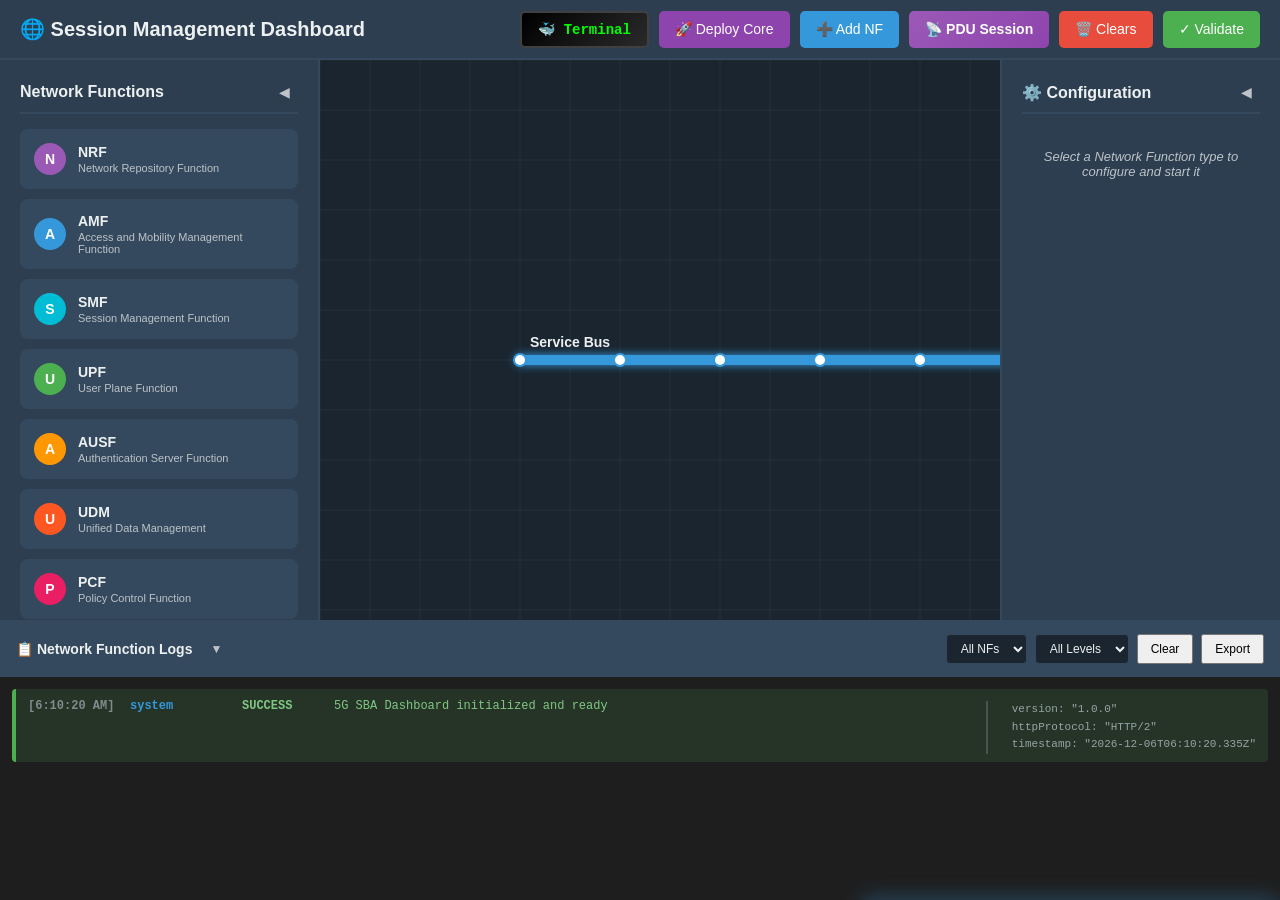
==== experiment/simulation/index.html @ 62ebbebd "session management exp. 7" ====
<!DOCTYPE html>
<html lang="en">

<head>
    <meta charset="UTF-8">
    <meta name="viewport" content="width=device-width, initial-scale=1.0">
    <title>5G SBA Network Dashboard</title>
    <link rel="stylesheet" href="css/main.css">
</head>

<body>
    <!-- Main Container -->
    <div class="dashboard-container">

        <!-- Top Toolbar -->
        <div class="toolbar">
            <div class="toolbar-left">
                <h1>🌐 Session Management Dashboard</h1>
            </div>
            <div class="toolbar-right">
                <!-- Main action buttons -->

                <button id="btn-docker-terminal" class="btn btn-terminal" title="Open Docker Main Terminal (NF control)">🐳 Terminal</button>
                <button id="btn-deploy-core" class="btn btn-secondary"
                    style="background-color: #8e44ad; color: white;">🚀 Deploy Core</button>
                <button id="btn-add-nf" class="btn btn-primary">➕ Add NF</button>
                <button id="btn-pdu-session" class="btn btn-pdu">📡 PDU Session</button>
                <button id="btn-clear" class="btn btn-danger">🗑️ Clears</button>
                <button id="btn-validate" class="btn btn-info">✓ Validate</button>
              
            </div>
        </div>


        <!-- Main Content Area -->
        <div class="main-content">

            <!-- Left Sidebar - NF Palette (hidden when PDU mode) -->
            <div id="nf-sidebar" class="sidebar-left">
                <div class="nf-panel-header">
                    <h3>Network Functions</h3>
                    <button id="btn-toggle-nf" class="btn-toggle-nf" title="Hide/Show Network Functions">
                        <span id="nf-toggle-icon">◀</span>
                    </button>
                </div>
                <div class="nf-palette">
                    <!-- NF types will be dynamically added here -->
                </div>


                <div class="connection-controls">
                    <h3>Create Connection</h3>
                    <button id="btn-select-source" class="btn btn-block">Select Source</button>
                    <button id="btn-select-destination" class="btn btn-block" disabled>Select Destination</button>
                    <button id="btn-cancel-connection" class="btn btn-block btn-cancel"
                        style="display:none;">Cancel</button>
                </div>
            </div>

            <!-- PDU Session Mode: Left Messages Panel (hidden by default, appears when PDU mode) -->
            <div id="pdu-messages-panel" class="sidebar-left pdu-sidebar hidden">
                <div class="pdu-panel-header">
                    <h3>📨 PDU Session Messages</h3>
                    <button id="btn-close-pdu-messages" class="btn-close-pdu" title="Close PDU Mode">×</button>
                </div>
                <div id="pdu-messages-content" class="pdu-messages-content">
                    <!-- Messages will be dynamically added here -->
                    <p class="pdu-hint">Click step buttons on the right to see message flows</p>
                </div>
            </div>

            <!-- Center Canvas Area -->
            <div class="canvas-container">
                <canvas id="main-canvas"></canvas>

                <!-- Canvas overlay messages -->
                <div id="canvas-message" class="canvas-message"></div>
            </div>

            <!-- Right Sidebar - Configuration Panel (hidden when PDU mode) -->
            <div id="config-sidebar" class="sidebar-right">
                <div id="config-panel" class="config-panel">
                    <div class="config-panel-header">
                        <h3>⚙️ Configuration</h3>
                        <button id="btn-toggle-config" class="btn-toggle-config"
                            title="Hide/Show Configuration Panel (Ctrl+K)">
                            <span id="config-toggle-icon">◀</span>
                        </button>
                    </div>
                    <!-- Configuration form will be dynamically inserted here -->
                    <div id="config-form">
                        <p class="hint">Select a Network Function type to configure and start it</p>
                    </div>
                </div>
            </div>

            <!-- PDU Session Mode: Right Process Panel (hidden by default, appears when PDU mode) -->
            <div id="pdu-process-panel" class="sidebar-right pdu-sidebar hidden">
                <div class="pdu-panel-header">
                    <h3>📡 PDU Session Establishment</h3>
                    <button id="btn-close-pdu-process" class="btn-close-pdu" title="Close PDU Mode">×</button>
                </div>
                <div id="pdu-steps-container" class="pdu-steps-container">
                    <div class="pdu-step" data-step="1">
                        <button class="btn-pdu-step" id="btn-step-1">
                            <span class="step-check">○</span>
                            <span class="step-label">Step 1:</span>
                            <span class="step-flow">UE → AMF</span>
                        </button>
                        <p class="step-desc">N1 PDU Session Establishment Request</p>
                    </div>
                    <div class="pdu-step" data-step="2">
                        <button class="btn-pdu-step" id="btn-step-2" disabled>
                            <span class="step-check">○</span>
                            <span class="step-label">Step 2:</span>
                            <span class="step-flow">AMF → SMF</span>
                        </button>
                        <p class="step-desc">Nsmf_PDUSession_Create (HTTP/2 POST)</p>
                    </div>
                    <div class="pdu-step" data-step="3">
                        <button class="btn-pdu-step" id="btn-step-3" disabled>
                            <span class="step-check">○</span>
                            <span class="step-label">Step 3:</span>
                            <span class="step-flow">SMF → UPF</span>
                        </button>
                        <p class="step-desc">N4 Session Establishment (PFCP)</p>
                    </div>
                    <div class="pdu-step" data-step="4">
                        <button class="btn-pdu-step" id="btn-step-4" disabled>
                            <span class="step-check">○</span>
                            <span class="step-label">Step 4:</span>
                            <span class="step-flow">UPF → SMF</span>
                        </button>
                        <p class="step-desc">N4 Response (UE IP Allocated)</p>
                    </div>
                    <div class="pdu-step" data-step="5">
                        <button class="btn-pdu-step" id="btn-step-5" disabled>
                            <span class="step-check">○</span>
                            <span class="step-label">Step 5:</span>
                            <span class="step-flow">SMF → AMF</span>
                        </button>
                        <p class="step-desc">PDU Session Accept</p>
                    </div>
                    <div class="pdu-step" data-step="6">
                        <button class="btn-pdu-step" id="btn-step-6" disabled>
                            <span class="step-check">○</span>
                            <span class="step-label">Step 6:</span>
                            <span class="step-flow">AMF → SMF</span>
                        </button>
                        <p class="step-desc">Nsmf_PDUSession_Update (Status OK)</p>
                    </div>
                    <div class="pdu-step" data-step="7">
                        <button class="btn-pdu-step" id="btn-step-7" disabled>
                            <span class="step-check">○</span>
                            <span class="step-label">Step 7:</span>
                            <span class="step-flow">AMF → UE</span>
                        </button>
                        <p class="step-desc">N1 PDU Establishment Accept</p>
                    </div>

                    <div class="pdu-actions">
                        <button id="btn-reset-pdu-steps" class="btn btn-secondary btn-block">🔄 Reset Steps</button>
                    </div>
                </div>
            </div>

        </div>

        <!-- Bottom Log Panel -->
        <div class="log-panel" id="log-panel">
            <div class="log-panel-header">
                <div class="log-header-left">
                    <h3>📋 Network Function Logs</h3>
                    <button id="btn-toggle-logs" class="btn-toggle-logs" title="Hide/Show Logs (Ctrl+L)">
                        <span id="toggle-icon">▼</span>
                    </button>
                </div>
                <div class="log-controls">
                    <select id="log-filter-nf">
                        <option value="all">All NFs</option>
                    </select>
                    <select id="log-filter-level">
                        <option value="all">All Levels</option>
                        <option value="ERROR">Errors</option>
                        <option value="WARNING">Warnings</option>
                        <option value="INFO">Info</option>
                        <option value="SUCCESS">Success</option>
                    </select>
                    <button id="btn-clear-logs" class="btn-small">Clear</button>
                    <button id="btn-export-logs" class="btn-small">Export</button>
                </div>
            </div>
            <div id="log-content" class="log-content">
                <!-- Logs will be dynamically added here -->
            </div>
        </div>

    </div>

    <!-- Modal for Adding NF -->
    <div id="add-nf-modal" class="modal" style="display:none;">
        <div class="modal-content">
            <h2>Select Network Function Type</h2>
            <div id="nf-grid" class="nf-grid">
                <!-- NF selection buttons will be added here -->
            </div>
            <button id="modal-cancel" class="btn btn-secondary">Cancel</button>
        </div>
    </div>

    <!-- Help Modal -->
    <div id="help-modal" class="modal" style="display:none;">
        <div class="modal-content help-modal-content">
            <h2>📚 5G Service-Based Architecture Guide</h2>
            <div class="help-content">
                <div class="help-section">
                    <h3>🏗️ Reference Architecture</h3>
                    <div class="architecture-diagram">
                        <img id="sba-diagram" src="images/sba/sba.jpg" alt="5G Service-Based Architecture"
                            style="width: 100%; max-width: 800px; height: auto; background: #1a252f; border-radius: 8px;">
                    </div>
                </div>

                <div class="help-section">
                    <h3>🚀 Quick Start Guide</h3>
                    <ol class="help-steps">
                        <li><strong>Create Service Buses:</strong> Click "📊 Add Bus Line" to create Control Plane and
                            User Plane buses</li>
                        <li><strong>Add Network Functions:</strong> Click "➕ Add NF" to add AMF, SMF, UPF, etc.</li>
                        <li><strong>Connect Components:</strong> Use "Select Source" → "Select Destination" to connect
                            NFs to buses</li>
                        <li><strong>Validate Topology:</strong> Click "✓ Validate" to check your 5G network design</li>
                    </ol>
                </div>

                <div class="help-section">
                    <h3>🔗 Connection Types</h3>
                    <ul class="help-list">
                        <li><span class="connection-type nf-bus">NF → Bus:</span> Connect Network Functions to Service
                            Buses</li>
                        <li><span class="connection-type bus-nf">Bus → NF:</span> Connect Service Buses to Network
                            Functions</li>
                        <li><span class="connection-type bus-bus">Bus → Bus:</span> Create bridges between different
                            service buses</li>
                        <li><span class="connection-type nf-nf">NF → NF:</span> Direct point-to-point connections</li>
                    </ul>
                </div>
            </div>
            <button id="help-close" class="btn btn-primary btn-block">Close</button>
        </div>
    </div>

    <!-- Load all JavaScript files in correct order -->
    <script src="js/data-store.js"></script>
    <script src="js/nf-manager.js"></script>
    <script src="js/connection-manager.js"></script>
    <script src="js/bus-manager.js"></script>
    <script src="js/ping-manager.js"></script>
    <script src="js/log-engine.js"></script>
    <script src="js/canvas-renderer.js"></script>
    <script src="js/session-manager.js"></script>
    <script src="js/packet-animator.js"></script>
    <script src="js/message-inspector.js"></script>
    <script src="js/docker.js"></script>
    <script src="js/ui-controller.js"></script>
    <script src="js/app.js"></script>
</body>

</html>
---- experiment/simulation/css/main.css ----
/* ============================================
   5G SBA Dashboard Styles
   ============================================ */

/* CSS Variables for theming */
:root {
    --bg-primary: #1a252f;
    --bg-secondary: #2c3e50;
    --bg-tertiary: #34495e;
    --text-primary: #ecf0f1;
    --text-secondary: #bdc3c7;
    --border-color: #34495e;
    --accent-blue: #3498db;
    --accent-green: #4caf50;
    --accent-red: #e74c3c;
    --accent-orange: #ff9800;
    --accent-purple: #9b59b6;
}

/* Global Reset */
* {
    margin: 0;
    padding: 0;
    box-sizing: border-box;
}

body {
    font-family: 'Segoe UI', Tahoma, Geneva, Verdana, sans-serif;
    background: var(--bg-primary);
    color: var(--text-primary);
    overflow: hidden;
}

/* ============================================
   Dashboard Container
   ============================================ */
.dashboard-container {
    display: flex;
    flex-direction: column;
    height: 100vh;
    width: 100vw;
}

/* ============================================
   Toolbar (Top Bar)
   ============================================ */
.toolbar {
    background: var(--bg-secondary);
    border-bottom: 2px solid var(--border-color);
    padding: 12px 20px;
    display: flex;
    justify-content: space-between;
    align-items: center;
    height: 60px;
}

.toolbar-left h1 {
    font-size: 20px;
    font-weight: 600;
    color: var(--text-primary);
}

.toolbar-right {
    display: flex;
    gap: 10px;
}

/* ============================================
   Buttons
   ============================================ */
.btn {
    padding: 8px 16px;
    border: none;
    border-radius: 5px;
    font-size: 14px;
    font-weight: 500;
    cursor: pointer;
    transition: all 0.3s ease;
    outline: none;
}

.btn:hover {
    transform: translateY(-2px);
    box-shadow: 0 4px 8px rgba(0, 0, 0, 0.3);
}

.btn:active {
    transform: translateY(0);
}

.btn-primary {
    background: var(--accent-blue);
    color: white;
}

.btn-secondary {
    background: var(--bg-tertiary);
    color: var(--text-primary);
}

.btn-danger {
    background: var(--accent-red);
    color: white;
}

.btn-info {
    background: var(--accent-green);
    color: white;
}

.btn-block {
    width: 100%;
    margin-bottom: 8px;
}

.btn-small {
    padding: 6px 12px;
    font-size: 12px;
}

.btn-cancel {
    background: var(--accent-orange);
    color: white;
}

button:disabled {
    opacity: 0.5;
    cursor: not-allowed;
}

/* ============================================
   Main Content Area
   ============================================ */
.main-content {
    display: flex;
    flex: 1;
    overflow: hidden;
}

/* ============================================
   Left Sidebar (NF Palette)
   ============================================ */
.sidebar-left {
    width: 320px;
    background: var(--bg-secondary);
    border-right: 2px solid var(--border-color);
    padding: 20px;
    overflow-y: auto;
    transition: width 0.3s ease, padding 0.3s ease;
}

.sidebar-left.collapsed {
    width: 50px;
    padding: 20px 8px;
}

.sidebar-left.collapsed .nf-panel-header h3 {
    display: none;
}

.sidebar-left.collapsed .nf-palette,
.sidebar-left.collapsed .connection-controls {
    display: none;
}

.nf-panel-header {
    display: flex;
    justify-content: space-between;
    align-items: center;
    margin-bottom: 15px;
    padding-bottom: 8px;
    border-bottom: 2px solid var(--border-color);
}

.nf-panel-header h3 {
    font-size: 16px;
    margin: 0;
    color: var(--text-primary);
    border-bottom: none;
    padding-bottom: 0;
}

.btn-toggle-nf {
    background: none;
    border: none;
    color: var(--text-secondary);
    cursor: pointer;
    padding: 4px 8px;
    border-radius: 4px;
    font-size: 14px;
    transition: all 0.2s ease;
    min-width: 24px;
    text-align: center;
}

.btn-toggle-nf:hover {
    background: var(--bg-primary);
    color: var(--text-primary);
}

.sidebar-left.collapsed .btn-toggle-nf {
    transform: rotate(180deg);
}

/* .sidebar-left h3 removed, replaced by .nf-panel-header h3 */

.nf-palette {
    display: flex;
    flex-direction: column;
    gap: 10px;
    margin-bottom: 30px;
}

.nf-palette-item {
    padding: 12px;
    background: var(--bg-tertiary);
    border-radius: 8px;
    border: 2px solid transparent;
    cursor: pointer;
    transition: all 0.3s ease;
    display: flex;
    align-items: center;
    gap: 12px;
}

.nf-palette-item:hover {
    border-color: var(--accent-blue);
    transform: translateX(5px);
}

.nf-icon-small {
    width: 32px;
    height: 32px;
    border-radius: 50%;
    display: flex;
    align-items: center;
    justify-content: center;
    font-weight: bold;
    font-size: 14px;
    color: white;
}

.nf-palette-item .nf-label {
    flex: 1;
}

.nf-palette-item .nf-name {
    font-weight: 600;
    font-size: 14px;
}

.nf-palette-item .nf-desc {
    font-size: 11px;
    color: var(--text-secondary);
    margin-top: 2px;
}

/* Connection Controls */
.connection-controls {
    margin-top: 20px;
}

/* ============================================
   Canvas Container (Center)
   ============================================ */
.canvas-container {
    flex: 1;
    background: var(--bg-primary);
    position: relative;
    overflow: hidden;
    display: flex;
    flex-direction: column;
}

#main-canvas {
    width: 100%;
    height: 100%;
    display: block;
    cursor: default;
    flex: 1;
}

.canvas-message {
    position: absolute;
    top: 20px;
    left: 50%;
    transform: translateX(-50%);
    background: rgba(52, 152, 219, 0.9);
    color: white;
    padding: 12px 24px;
    border-radius: 8px;
    font-size: 14px;
    font-weight: 500;
    display: none;
    z-index: 10;
    animation: fadeIn 0.3s ease;
}

.canvas-message.show {
    display: block;
}

@keyframes fadeIn {
    from {
        opacity: 0;
        transform: translateX(-50%) translateY(-10px);
    }

    to {
        opacity: 1;
        transform: translateX(-50%) translateY(0);
    }
}

/* ============================================
   Right Sidebar (Configuration Panel)
   ============================================ */
.sidebar-right {
    width: 280px;
    background: var(--bg-secondary);
    border-left: 2px solid var(--border-color);
    padding: 20px;
    overflow-y: auto;
}

/* Config panel h3 styles moved to .config-panel-header h3 */

.hint {
    color: var(--text-secondary);
    font-size: 13px;
    font-style: italic;
    text-align: center;
    padding: 20px;
}

#config-form {
    display: flex;
    flex-direction: column;
    gap: 15px;
}

.form-group {
    display: flex;
    flex-direction: column;
    gap: 6px;
}

.form-group label {
    font-size: 13px;
    font-weight: 500;
    color: var(--text-secondary);
}

.form-group input,
.form-group select {
    padding: 10px;
    background: var(--bg-tertiary);
    border: 1px solid var(--border-color);
    border-radius: 5px;
    color: var(--text-primary);
    font-size: 14px;
}

.form-group input:focus,
.form-group select:focus {
    outline: none;
    border-color: var(--accent-blue);
}

/* Configuration Panel Header and Toggle */
.config-panel-header {
    display: flex;
    justify-content: space-between;
    align-items: center;
    margin-bottom: 15px;
    padding-bottom: 8px;
    border-bottom: 2px solid var(--border-color);
}

.config-panel-header h3 {
    font-size: 16px;
    margin: 0;
    color: var(--text-primary);
}

.btn-toggle-config {
    background: none;
    border: none;
    color: var(--text-secondary);
    cursor: pointer;
    padding: 4px 8px;
    border-radius: 4px;
    font-size: 14px;
    transition: all 0.2s ease;
    min-width: 24px;
    text-align: center;
}

.btn-toggle-config:hover {
    background: var(--bg-primary);
    color: var(--text-primary);
}

/* Configuration Panel Collapsed State */
.sidebar-right.collapsed {
    width: 40px;
    padding: 20px 8px;
    transition: width 0.3s ease, padding 0.3s ease;
}

.sidebar-right.collapsed .config-panel-header h3 {
    display: none;
}

.sidebar-right.collapsed #config-form {
    display: none;
}

.sidebar-right.collapsed .btn-toggle-config {
    transform: rotate(180deg);
}

/* ============================================
   Log Panel (Bottom)
   ============================================ */
.log-panel {
    height: 280px;
    background: var(--bg-secondary);
    border-top: 2px solid var(--border-color);
    display: flex;
    flex-direction: column;
    transition: height 0.3s ease;
}

.log-panel.collapsed {
    height: 45px;
}

.log-panel-header {
    padding: 12px 16px;
    background: var(--bg-tertiary);
    border-bottom: 1px solid var(--border-color);
    display: flex;
    justify-content: space-between;
    align-items: center;
    min-height: 45px;
}

.log-header-left {
    display: flex;
    align-items: center;
    gap: 10px;
}

.log-panel-header h3 {
    font-size: 14px;
    font-weight: 600;
    margin: 0;
}

.btn-toggle-logs {
    background: none;
    border: none;
    color: var(--text-secondary);
    cursor: pointer;
    padding: 4px 8px;
    border-radius: 4px;
    font-size: 12px;
    transition: all 0.2s ease;
}

.btn-toggle-logs:hover {
    background: var(--bg-primary);
    color: var(--text-primary);
}

.log-content {
    flex: 1;
    overflow-y: auto;
    transition: opacity 0.3s ease;
}

.log-panel.collapsed .log-content {
    opacity: 0;
    pointer-events: none;
}

.log-panel.collapsed .log-controls {
    opacity: 0.5;
    pointer-events: none;
}

.log-controls {
    display: flex;
    gap: 8px;
    align-items: center;
}

.log-controls select {
    padding: 6px 10px;
    background: var(--bg-primary);
    border: 1px solid var(--border-color);
    border-radius: 4px;
    color: var(--text-primary);
    font-size: 12px;
}

.log-content {
    flex: 1;
    padding: 12px;
    overflow-y: auto;
    font-family: 'Courier New', 'Consolas', monospace;
    font-size: 12px;
    line-height: 1.6;
    background: #1e1e1e;
}

/* Log Entry Styles */
.log-entry {
    padding: 8px 12px;
    margin-bottom: 6px;
    border-left: 4px solid;
    border-radius: 4px;
    display: flex;
    gap: 12px;
    animation: slideIn 0.3s ease;
    font-family: 'Courier New', monospace;
}

@keyframes slideIn {
    from {
        opacity: 0;
        transform: translateX(-20px);
    }

    to {
        opacity: 1;
        transform: translateX(0);
    }
}

.log-entry.ERROR {
    background: rgba(231, 76, 60, 0.15);
    border-left-color: #e74c3c;
    color: #ff6b6b;
}

.log-entry.WARNING {
    background: rgba(255, 152, 0, 0.15);
    border-left-color: #ff9800;
    color: #ffa726;
}

.log-entry.INFO {
    background: rgba(52, 152, 219, 0.15);
    border-left-color: #3498db;
    color: #74b9ff;
}

.log-entry.SUCCESS {
    background: rgba(76, 175, 80, 0.15);
    border-left-color: #4caf50;
    color: #81c784;
}

.log-entry.DEBUG {
    background: rgba(149, 165, 166, 0.1);
    border-left-color: #95a5a6;
    color: #bdc3c7;
}

.log-timestamp {
    color: #7f8c8d;
    min-width: 90px;
    font-weight: 600;
}

.log-nf-name {
    color: #3498db;
    font-weight: bold;
    min-width: 100px;
}

.log-level {
    font-weight: bold;
    min-width: 80px;
}

.log-message {
    flex: 1;
    color: inherit;
}

.log-details {
    font-size: 11px;
    color: #95a5a6;
    margin-top: 4px;
    padding-left: 24px;
    border-left: 2px solid rgba(149, 165, 166, 0.3);
}

/* Scrollbar Styling */
.log-content::-webkit-scrollbar,
.sidebar-left::-webkit-scrollbar,
.sidebar-right::-webkit-scrollbar {
    width: 8px;
}

.log-content::-webkit-scrollbar-track,
.sidebar-left::-webkit-scrollbar-track,
.sidebar-right::-webkit-scrollbar-track {
    background: var(--bg-primary);
}

.log-content::-webkit-scrollbar-thumb,
.sidebar-left::-webkit-scrollbar-thumb,
.sidebar-right::-webkit-scrollbar-thumb {
    background: var(--bg-tertiary);
    border-radius: 4px;
}

.log-content::-webkit-scrollbar-thumb:hover,
.sidebar-left::-webkit-scrollbar-thumb:hover,
.sidebar-right::-webkit-scrollbar-thumb:hover {
    background: #4a5f7f;
}

/* ============================================
   Modal Styles
   ============================================ */
.modal {
    position: fixed;
    top: 0;
    left: 0;
    width: 100vw;
    height: 100vh;
    background: rgba(0, 0, 0, 0.7);
    display: flex;
    justify-content: center;
    align-items: center;
    z-index: 1000;
}

.modal-content {
    background: var(--bg-secondary);
    padding: 30px;
    border-radius: 12px;
    max-width: 600px;
    width: 90%;
    box-shadow: 0 8px 24px rgba(0, 0, 0, 0.5);
}

.modal-content h2 {
    font-size: 20px;
    margin-bottom: 20px;
    text-align: center;
}

.nf-grid {
    display: grid;
    grid-template-columns: repeat(3, 1fr);
    gap: 15px;
    margin-bottom: 20px;
}

.nf-select-btn {
    padding: 20px;
    background: var(--bg-tertiary);
    border: 2px solid transparent;
    border-radius: 10px;
    cursor: pointer;
    transition: all 0.3s ease;
    display: flex;
    flex-direction: column;
    align-items: center;
    gap: 10px;
    color: var(--text-primary);
}

.nf-select-btn:hover {
    border-color: var(--accent-blue);
    transform: translateY(-5px);
    box-shadow: 0 5px 15px rgba(52, 152, 219, 0.3);
}

.nf-select-btn .nf-icon {
    width: 60px;
    height: 60px;
    border-radius: 50%;
    display: flex;
    align-items: center;
    justify-content: center;
    font-size: 24px;
    font-weight: bold;
    color: white;
}

.nf-select-btn .nf-label {
    font-size: 14px;
    font-weight: 600;
}

/* ============================================
   Responsive Design
   ============================================ */
@media (max-width: 1200px) {
    .sidebar-left {
        width: 200px;
    }

    .sidebar-right {
        width: 280px;
    }
}

@media (max-width: 768px) {
    .main-content {
        flex-direction: column;
    }

    .sidebar-left,
    .sidebar-right {
        width: 100%;
        height: 200px;
    }

    .log-panel {
        height: 150px;
    }
}

/* =======
=====================================
   HTTP Protocol Dropdown Special Styling
   ============================================ */
#config-http-protocol {
    background: var(--bg-tertiary);
    border: 2px solid #3498db;
    color: var(--text-primary);
    font-weight: 600;
    padding: 12px;
    font-size: 14px;
    border-radius: 5px;
    cursor: pointer;
    transition: all 0.3s ease;
}

#config-http-protocol:hover {
    border-color: #2980b9;
    background: #2c3e50;
}

#config-http-protocol:focus {
    outline: none;
    border-color: #3498db;
    box-shadow: 0 0 0 3px rgba(52, 152, 219, 0.2);
}

/* Highlight protocol field */
.form-group:has(#config-http-protocol) {
    background: rgba(52, 152, 219, 0.05);
    padding: 12px;
    border-radius: 8px;
    border: 1px solid rgba(52, 152, 219, 0.2);
}

.form-group:has(#config-http-protocol) label {
    color: #3498db;
    font-weight: 600;
}

/* ====
========================================
   Help Modal Styling
   ============================================ */
.help-modal-content {
    max-width: 900px;
    max-height: 80vh;
    overflow-y: auto;
}

.help-content {
    margin: 20px 0;
}

.help-section {
    margin-bottom: 25px;
    padding: 15px;
    background: var(--bg-tertiary);
    border-radius: 8px;
    border-left: 4px solid var(--accent-blue);
}

.help-section h3 {
    margin-bottom: 15px;
    color: var(--accent-blue);
    font-size: 16px;
}

.architecture-diagram {
    text-align: center;
    margin: 15px 0;
    padding: 15px;
    background: #1a252f;
    border-radius: 8px;
}

.help-steps {
    list-style: none;
    counter-reset: step-counter;
    padding-left: 0;
}

.help-steps li {
    counter-increment: step-counter;
    margin-bottom: 12px;
    padding-left: 40px;
    position: relative;
    line-height: 1.5;
}

.help-steps li::before {
    content: counter(step-counter);
    position: absolute;
    left: 0;
    top: 0;
    background: var(--accent-blue);
    color: white;
    width: 25px;
    height: 25px;
    border-radius: 50%;
    display: flex;
    align-items: center;
    justify-content: center;
    font-weight: bold;
    font-size: 12px;
}

.help-list {
    list-style: none;
    padding-left: 0;
}

.help-list li {
    margin-bottom: 10px;
    padding: 8px 12px;
    background: var(--bg-primary);
    border-radius: 5px;
    border-left: 3px solid var(--accent-green);
}

.connection-type {
    font-weight: bold;
    padding: 2px 6px;
    border-radius: 3px;
    margin-right: 8px;
}

.connection-type.nf-bus {
    background: rgba(46, 204, 113, 0.2);
    color: #2ecc71;
}

.connection-type.bus-nf {
    background: rgba(52, 152, 219, 0.2);
    color: #3498db;
}

.connection-type.bus-bus {
    background: rgba(255, 152, 0, 0.2);
    color: #ff9800;
}

.connection-type.nf-nf {
    background: rgba(155, 89, 182, 0.2);
    color: #9b59b6;
}

/* Help button styling */
#btn-help {
    background: var(--bg-tertiary);
    border: 1px solid var(--accent-blue);
    color: var(--accent-blue);
}

#btn-help:hover {
    background: var(--accent-blue);
    color: white;
}

/* ==
==========================================
   New Configuration Panel Styles
   ============================================ */

.config-hint {
    background: rgba(52, 152, 219, 0.1);
    border: 1px solid rgba(52, 152, 219, 0.3);
    border-radius: 6px;
    padding: 12px;
    margin-bottom: 15px;
    font-size: 13px;
    color: var(--accent-blue);
    text-align: center;
}

.btn-success {
    background: var(--accent-green);
    color: white;
    font-weight: 600;
}

.btn-success:hover {
    background: #45a049;
    transform: translateY(-2px);
    box-shadow: 0 4px 12px rgba(76, 175, 80, 0.3);
}

.form-group input[required] {
    border-left: 3px solid var(--accent-blue);
}

.form-group input[required]:invalid {
    border-left-color: var(--accent-red);
}

.form-group input[required]:valid {
    border-left-color: var(--accent-green);
}

/* Enhanced form styling for new NF configuration */
#config-form h4 {
    color: var(--text-primary);
    font-size: 18px;
    margin-bottom: 10px;
    text-align: center;
    border-bottom: 2px solid var(--accent-blue);
    padding-bottom: 8px;
}

/* Button animations */
.btn-success {
    position: relative;
    overflow: hidden;
}

.btn-success::before {
    content: '';
    position: absolute;
    top: 0;
    left: -100%;
    width: 100%;
    height: 100%;
    background: linear-gradient(90deg, transparent, rgba(255, 255, 255, 0.2), transparent);
    transition: left 0.5s;
}

.btn-success:hover::before {
    left: 100%;
}

/* =
===========================================
   Ping Troubleshooting Section Styles
   ============================================ */
.troubleshoot-section {
    margin-top: 25px;
    padding: 20px;
    background: rgba(52, 152, 219, 0.05);
    border: 2px solid rgba(52, 152, 219, 0.2);
    border-radius: 10px;
    position: relative;
}

.troubleshoot-section::before {
    content: '';
    position: absolute;
    top: -2px;
    left: -2px;
    right: -2px;
    bottom: -2px;
    background: linear-gradient(45deg, #3498db, #2ecc71, #f39c12, #e74c3c);
    border-radius: 10px;
    z-index: -1;
    opacity: 0.3;
    animation: troubleshootGlow 3s ease-in-out infinite alternate;
}

@keyframes troubleshootGlow {
    0% {
        opacity: 0.2;
    }

    100% {
        opacity: 0.4;
    }
}

.troubleshoot-section h4 {
    color: var(--accent-blue);
    font-size: 16px;
    margin-bottom: 10px;
    text-align: center;
    font-weight: 600;
    text-shadow: 0 0 10px rgba(52, 152, 219, 0.3);
}

.troubleshoot-section .config-hint {
    background: rgba(52, 152, 219, 0.15);
    border: 1px solid rgba(52, 152, 219, 0.4);
    color: #74b9ff;
    font-size: 12px;
    margin-bottom: 15px;
}

.troubleshoot-section .form-group {
    margin-bottom: 15px;
}

.troubleshoot-section .form-group input {
    background: var(--bg-primary);
    border: 2px solid rgba(52, 152, 219, 0.3);
    color: var(--text-primary);
    transition: all 0.3s ease;
}

.troubleshoot-section .form-group input:focus {
    border-color: var(--accent-blue);
    box-shadow: 0 0 0 3px rgba(52, 152, 219, 0.2);
    background: rgba(52, 152, 219, 0.05);
}

.troubleshoot-section .form-group input::placeholder {
    color: var(--text-secondary);
    opacity: 0.7;
}

/* Ping Button Styles */
.troubleshoot-section .btn {
    margin-bottom: 8px;
    font-weight: 600;
    position: relative;
    overflow: hidden;
    transition: all 0.3s ease;
}

.troubleshoot-section .btn:disabled {
    opacity: 0.6;
    cursor: not-allowed;
    transform: none;
}

.troubleshoot-section .btn:disabled:hover {
    transform: none;
    box-shadow: none;
}

/* Ping Target Button */
#btn-ping-target {
    background: linear-gradient(135deg, #3498db, #2980b9);
    color: white;
    border: none;
}

#btn-ping-target:hover:not(:disabled) {
    background: linear-gradient(135deg, #2980b9, #1f4e79);
    box-shadow: 0 4px 15px rgba(52, 152, 219, 0.4);
}

/* Network Ping Button */
#btn-ping-network {
    background: linear-gradient(135deg, #2ecc71, #27ae60);
    color: white;
    border: none;
}

#btn-ping-network:hover:not(:disabled) {
    background: linear-gradient(135deg, #27ae60, #1e8449);
    box-shadow: 0 4px 15px rgba(46, 204, 113, 0.4);
}

/* Ping History Button */
#btn-ping-history {
    background: linear-gradient(135deg, #f39c12, #e67e22);
    color: white;
    border: none;
}

#btn-ping-history:hover:not(:disabled) {
    background: linear-gradient(135deg, #e67e22, #d35400);
    box-shadow: 0 4px 15px rgba(243, 156, 18, 0.4);
}

/* Button Loading Animation */
.troubleshoot-section .btn:disabled::after {
    content: '';
    position: absolute;
    top: 50%;
    left: 50%;
    width: 16px;
    height: 16px;
    margin: -8px 0 0 -8px;
    border: 2px solid transparent;
    border-top: 2px solid rgba(255, 255, 255, 0.8);
    border-radius: 50%;
    animation: buttonSpin 1s linear infinite;
}

@keyframes buttonSpin {
    0% {
        transform: rotate(0deg);
    }

    100% {
        transform: rotate(360deg);
    }
}

/* Ping Input Field Enhancement */
#ping-target-ip {
    font-family: 'Courier New', monospace;
    font-size: 14px;
    letter-spacing: 0.5px;
}

#ping-target-ip:valid {
    border-color: var(--accent-green);
    background: rgba(46, 204, 113, 0.05);
}

#ping-target-ip:invalid:not(:placeholder-shown) {
    border-color: var(--accent-red);
    background: rgba(231, 76, 60, 0.05);
}

/* Responsive adjustments for troubleshooting section */
@media (max-width: 768px) {
    .troubleshoot-section {
        margin-top: 15px;
        padding: 15px;
    }

    .troubleshoot-section .btn {
        font-size: 13px;
        padding: 10px 12px;
    }
}

/* 
============================================
   Command Input Terminal Styles
   ============================================ */
.log-command-input {
    background: #1e1e1e;
    border-top: 2px solid var(--accent-blue);
    padding: 0;
    font-family: 'Courier New', monospace;
    animation: slideUp 0.3s ease;
}

@keyframes slideUp {
    from {
        opacity: 0;
        transform: translateY(20px);
    }

    to {
        opacity: 1;
        transform: translateY(0);
    }
}

.command-input-header {
    background: var(--bg-tertiary);
    padding: 8px 12px;
    display: flex;
    justify-content: space-between;
    align-items: center;
    border-bottom: 1px solid var(--border-color);
}

.command-input-header span {
    color: var(--accent-blue);
    font-weight: bold;
    font-size: 12px;
}

.btn-close-terminal {
    background: none;
    border: none;
    color: var(--text-secondary);
    cursor: pointer;
    font-size: 16px;
    padding: 2px 6px;
    border-radius: 3px;
    transition: all 0.2s ease;
}

.btn-close-terminal:hover {
    background: var(--accent-red);
    color: white;
}

.command-input-line {
    display: flex;
    align-items: center;
    padding: 10px 12px;
    background: #1e1e1e;
}

.command-prompt {
    color: var(--accent-green);
    font-weight: bold;
    margin-right: 8px;
    font-size: 14px;
}

#command-input {
    flex: 1;
    background: transparent;
    border: none;
    color: var(--text-primary);
    font-family: 'Courier New', monospace;
    font-size: 14px;
    padding: 6px 8px;
    outline: none;
}

#command-input::placeholder {
    color: var(--text-secondary);
    opacity: 0.6;
}

#command-input:focus {
    background: rgba(52, 152, 219, 0.05);
    border-radius: 3px;
}

.btn-execute {
    background: var(--accent-blue);
    border: none;
    color: white;
    padding: 6px 10px;
    border-radius: 4px;
    cursor: pointer;
    font-size: 12px;
    margin-left: 8px;
    transition: all 0.2s ease;
}

.btn-execute:hover {
    background: #2980b9;
    transform: scale(1.05);
}

.btn-execute:active {
    transform: scale(0.95);
}

/* Terminal command suggestions */
.command-suggestions {
    position: absolute;
    bottom: 100%;
    left: 0;
    right: 0;
    background: var(--bg-secondary);
    border: 1px solid var(--border-color);
    border-bottom: none;
    max-height: 120px;
    overflow-y: auto;
    z-index: 10;
}

.command-suggestion {
    padding: 8px 12px;
    cursor: pointer;
    font-family: 'Courier New', monospace;
    font-size: 12px;
    border-bottom: 1px solid var(--border-color);
    transition: background 0.2s ease;
}

.command-suggestion:hover {
    background: var(--accent-blue);
    color: white;
}

.command-suggestion:last-child {
    border-bottom: none;
}

/* Enhanced log panel when terminal is active */
.log-panel.terminal-active {
    border-top-color: var(--accent-blue);
    box-shadow: 0 -2px 10px rgba(52, 152, 219, 0.2);
}

.log-panel.terminal-active .log-panel-header {
    background: linear-gradient(135deg, var(--bg-tertiary), rgba(52, 152, 219, 0.1));
}

/* ==
==========================================
   Windows Terminal Styles
   ============================================ */
.windows-terminal-modal {
    position: fixed;
    top: 0;
    left: 0;
    width: 100vw;
    height: 100vh;
    background: rgba(0, 0, 0, 0.0);
    display: flex;
    justify-content: center;
    align-items: center;
    z-index: 2000;
    opacity: 0;
    transition: opacity 0.3s ease;
    pointer-events: none;
}

.windows-terminal-modal.show {
    opacity: 1;
}

.windows-terminal-window {
    width: 800px;
    height: 600px;
    background: #000000;
    border: 2px solid #404040;
    border-radius: 8px 8px 0 0;
    box-shadow: 0 8px 32px rgba(0, 0, 0, 0.8);
    display: flex;
    flex-direction: column;
    font-family: 'Consolas', 'Courier New', monospace;
    transform: scale(0.9);
    transition: transform 0.3s ease;
    pointer-events: auto;
}

.windows-terminal-modal.show .windows-terminal-window {
    transform: scale(1);
}

.windows-terminal-titlebar {
    background: linear-gradient(to bottom, #404040, #2a2a2a);
    height: 30px;
    display: flex;
    justify-content: space-between;
    align-items: center;
    padding: 0 10px;
    border-radius: 6px 6px 0 0;
    border-bottom: 1px solid #1a1a1a;
    cursor: move;
}

.terminal-title {
    color: #ffffff;
    font-size: 12px;
    font-weight: normal;
    display: flex;
    align-items: center;
    gap: 8px;
}

.terminal-icon {
    font-size: 10px;
}

.terminal-controls {
    display: flex;
    gap: 2px;
}

.terminal-btn {
    width: 18px;
    height: 18px;
    border: none;
    font-size: 12px;
    font-weight: bold;
    cursor: pointer;
    display: flex;
    align-items: center;
    justify-content: center;
    transition: background 0.2s ease;
}

.terminal-btn.minimize {
    background: #404040;
    color: #ffffff;
}

.terminal-btn.minimize:hover {
    background: #505050;
}

.terminal-btn.maximize {
    background: #404040;
    color: #ffffff;
}

.terminal-btn.maximize:hover {
    background: #505050;
}

.terminal-btn.close {
    background: #e74c3c;
    color: #ffffff;
}

.terminal-btn.close:hover {
    background: #c0392b;
}

.windows-terminal-content {
    flex: 1;
    background: #000000;
    color: #00ff00;
    padding: 10px;
    overflow-y: auto;
    font-size: 14px;
    line-height: 1.2;
    display: flex;
    flex-direction: column;
}

.terminal-header {
    color: #ffffff;
    margin-bottom: 10px;
    font-size: 13px;
}

.terminal-output {
    flex: 1;
    overflow-y: auto;
    margin-bottom: 10px;
}

.terminal-line {
    margin: 2px 0;
    white-space: pre-wrap;
    word-wrap: break-word;
}

.terminal-command {
    color: #ffffff;
    font-weight: bold;
}

.terminal-info {
    color: #ffffff;
}

.terminal-success {
    color: #00ff00;
}

.terminal-error {
    color: #ff6b6b;
}

.terminal-blank {
    height: 14px;
}

.terminal-input-line {
    display: flex;
    align-items: center;
    background: #000000;
    border-top: 1px solid #333333;
    padding-top: 5px;
}

.terminal-prompt {
    color: #ffffff;
    margin-right: 5px;
    font-weight: bold;
    white-space: nowrap;
}

.terminal-input {
    flex: 1;
    background: transparent;
    border: none;
    color: #ffffff;
    font-family: 'Consolas', 'Courier New', monospace;
    font-size: 14px;
    outline: none;
    caret-color: #ffffff;
}

.terminal-input::selection {
    background: #0078d4;
    color: #ffffff;
}

/* Terminal scrollbar */
.terminal-output::-webkit-scrollbar {
    width: 12px;
}

.terminal-output::-webkit-scrollbar-track {
    background: #1a1a1a;
}

.terminal-output::-webkit-scrollbar-thumb {
    background: #404040;
    border-radius: 6px;
}

.terminal-output::-webkit-scrollbar-thumb:hover {
    background: #505050;
}

/* Resizer handle */
.terminal-resizer {
    position: absolute;
    right: 6px;
    bottom: 6px;
    width: 14px;
    height: 14px;
    background: transparent;
    border-right: 2px solid #505050;
    border-bottom: 2px solid #505050;
    cursor: nwse-resize;
    opacity: 0.8;
}

/* Terminal button styling */
.btn-terminal {
    background: linear-gradient(135deg, #000000, #2a2a2a);
    color: #00ff00;
    border: 2px solid #404040;
    font-family: 'Consolas', 'Courier New', monospace;
    font-weight: bold;
    position: relative;
    overflow: hidden;
}

.btn-terminal:hover:not(:disabled) {
    background: linear-gradient(135deg, #1a1a1a, #404040);
    border-color: #00ff00;
    box-shadow: 0 4px 15px rgba(0, 255, 0, 0.3);
    color: #ffffff;
}

.btn-terminal::before {
    content: '';
    position: absolute;
    top: 0;
    left: -100%;
    width: 100%;
    height: 100%;
    background: linear-gradient(90deg, transparent, rgba(0, 255, 0, 0.2), transparent);
    transition: left 0.5s;
}

.btn-terminal:hover::before {
    left: 100%;
}

/* Responsive terminal */
@media (max-width: 900px) {
    .windows-terminal-window {
        width: 95vw;
        height: 80vh;
    }
}

@media (max-width: 600px) {
    .windows-terminal-window {
        width: 100vw;
        height: 100vh;
        border-radius: 0;
    }

    .windows-terminal-content {
        font-size: 12px;
    }

    .terminal-input {
        font-size: 12px;
    }
}

/* ============================================
   Auto-Assignment Indicators
   ============================================ */
.auto-assigned {
    color: #2ecc71;
    font-size: 10px;
    font-weight: normal;
    background: rgba(46, 204, 113, 0.1);
    padding: 2px 6px;
    border-radius: 3px;
    margin-left: 8px;
    animation: pulse 2s infinite;
}

@keyframes pulse {
    0% {
        opacity: 0.7;
    }

    50% {
        opacity: 1;
    }

    100% {
        opacity: 0.7;
    }
}

/* Enhanced form group styling for auto-assigned fields */
.form-group:has(.auto-assigned) {
    background: rgba(46, 204, 113, 0.03);
    border: 1px solid rgba(46, 204, 113, 0.2);
    border-radius: 6px;
    padding: 12px;
    margin-bottom: 15px;
}

.form-group:has(.auto-assigned) input {
    border-color: rgba(46, 204, 113, 0.4);
    background: rgba(46, 204, 113, 0.05);
}

.form-group:has(.auto-assigned) input:focus {
    border-color: #2ecc71;
    box-shadow: 0 0 0 3px rgba(46, 204, 113, 0.2);
}

/* ============================================
   Message Inspector Panel Styles
   ============================================ */
.message-inspector-panel {
    position: fixed;
    bottom: 0;
    right: 0;
    width: 420px;
    max-height: 60vh;
    background: var(--bg-secondary);
    border: 2px solid var(--accent-blue);
    border-radius: 12px 12px 0 0;
    box-shadow: 0 -4px 20px rgba(52, 152, 219, 0.3);
    z-index: 1500;
    transform: translateY(100%);
    transition: transform 0.3s ease;
    display: flex;
    flex-direction: column;
    font-family: 'Segoe UI', Tahoma, sans-serif;
}

.message-inspector-panel.visible {
    transform: translateY(0);
}

.inspector-header {
    display: flex;
    justify-content: space-between;
    align-items: center;
    padding: 12px 16px;
    background: linear-gradient(135deg, var(--bg-tertiary), rgba(52, 152, 219, 0.1));
    border-bottom: 1px solid var(--border-color);
    border-radius: 10px 10px 0 0;
}

.inspector-header h3 {
    margin: 0;
    font-size: 14px;
    color: var(--text-primary);
}

.inspector-controls {
    display: flex;
    gap: 6px;
}

.inspector-content {
    flex: 1;
    overflow-y: auto;
    padding: 16px;
    background: var(--bg-primary);
}

.inspector-placeholder {
    text-align: center;
    color: var(--text-secondary);
    padding: 40px 20px;
    font-style: italic;
}

.inspector-message {
    animation: fadeInUp 0.3s ease;
}

@keyframes fadeInUp {
    from {
        opacity: 0;
        transform: translateY(10px);
    }

    to {
        opacity: 1;
        transform: translateY(0);
    }
}

.message-header {
    padding: 12px;
    border-radius: 8px;
    margin-bottom: 12px;
    font-size: 14px;
}

.message-header.direction-request {
    background: rgba(52, 152, 219, 0.15);
    border: 1px solid rgba(52, 152, 219, 0.3);
}

.message-header.direction-response {
    background: rgba(243, 156, 18, 0.15);
    border: 1px solid rgba(243, 156, 18, 0.3);
}

.message-flow {
    display: flex;
    align-items: center;
    gap: 8px;
    justify-content: center;
}

.direction-arrow {
    font-size: 18px;
    color: var(--accent-blue);
}

.direction-response .direction-arrow {
    color: var(--accent-orange);
}

.message-meta {
    background: var(--bg-tertiary);
    border-radius: 6px;
    padding: 10px;
    margin-bottom: 12px;
}

.meta-row {
    display: flex;
    justify-content: space-between;
    padding: 4px 0;
    border-bottom: 1px solid rgba(255, 255, 255, 0.05);
}

.meta-row:last-child {
    border-bottom: none;
}

.meta-label {
    color: var(--text-secondary);
    font-size: 12px;
}

.meta-value {
    color: var(--text-primary);
    font-size: 12px;
    font-weight: 500;
}

.meta-value.mono {
    font-family: 'Courier New', monospace;
    font-size: 11px;
}

.interface-badge {
    background: rgba(52, 152, 219, 0.2);
    color: var(--accent-blue);
    padding: 2px 8px;
    border-radius: 4px;
}

.direction-request {
    color: var(--accent-blue);
}

.direction-response {
    color: var(--accent-orange);
}

.message-payload h4 {
    font-size: 13px;
    color: var(--text-secondary);
    margin-bottom: 8px;
    padding-bottom: 6px;
    border-bottom: 1px solid var(--border-color);
}

.json-payload {
    background: #1e1e1e;
    border-radius: 6px;
    padding: 12px;
    font-family: 'Courier New', monospace;
    font-size: 11px;
    line-height: 1.5;
    overflow-x: auto;
    max-height: 200px;
    color: #d4d4d4;
    border: 1px solid #333;
}

.json-key {
    color: #9cdcfe;
}

.json-string {
    color: #ce9178;
}

.json-number {
    color: #b5cea8;
}

.json-boolean {
    color: #569cd6;
}

.json-null {
    color: #569cd6;
}

.no-payload {
    color: var(--text-secondary);
    font-style: italic;
    text-align: center;
    padding: 20px;
}

/* ============================================
   PDU Session Status Styles
   ============================================ */
.session-section {
    margin-top: 20px;
    padding: 16px;
    background: linear-gradient(135deg, rgba(155, 89, 182, 0.1), rgba(52, 152, 219, 0.1));
    border: 2px solid rgba(155, 89, 182, 0.3);
    border-radius: 10px;
}

.session-section h4 {
    color: #9b59b6;
    font-size: 15px;
    margin-bottom: 12px;
    text-align: center;
    display: flex;
    align-items: center;
    justify-content: center;
    gap: 8px;
}

.session-status {
    display: flex;
    justify-content: center;
    align-items: center;
    gap: 8px;
    padding: 10px;
    border-radius: 6px;
    margin-bottom: 12px;
    font-weight: 600;
}

.session-status.idle {
    background: rgba(149, 165, 166, 0.2);
    color: #95a5a6;
}

.session-status.establishing {
    background: rgba(52, 152, 219, 0.2);
    color: #3498db;
    animation: statusPulse 1.5s infinite;
}

.session-status.active {
    background: rgba(46, 204, 113, 0.2);
    color: #2ecc71;
}

.session-status.releasing {
    background: rgba(243, 156, 18, 0.2);
    color: #f39c12;
    animation: statusPulse 1.5s infinite;
}

.session-status.released {
    background: rgba(231, 76, 60, 0.2);
    color: #e74c3c;
}

@keyframes statusPulse {

    0%,
    100% {
        opacity: 1;
    }

    50% {
        opacity: 0.6;
    }
}

.session-info {
    background: var(--bg-primary);
    border-radius: 6px;
    padding: 10px;
    margin-bottom: 12px;
    font-size: 12px;
}

.session-info-row {
    display: flex;
    justify-content: space-between;
    padding: 4px 0;
}

.session-info-label {
    color: var(--text-secondary);
}

.session-info-value {
    color: var(--text-primary);
    font-family: 'Courier New', monospace;
}

.btn-session-establish {
    background: linear-gradient(135deg, #2ecc71, #27ae60);
    color: white;
    border: none;
}

.btn-session-establish:hover:not(:disabled) {
    background: linear-gradient(135deg, #27ae60, #1e8449);
    box-shadow: 0 4px 15px rgba(46, 204, 113, 0.4);
}

.btn-session-release {
    background: linear-gradient(135deg, #e74c3c, #c0392b);
    color: white;
    border: none;
}

.btn-session-release:hover:not(:disabled) {
    background: linear-gradient(135deg, #c0392b, #a93226);
    box-shadow: 0 4px 15px rgba(231, 76, 60, 0.4);
}

/* Clickable log entries with message ID */
.log-entry[data-message-id] {
    cursor: pointer;
    transition: background 0.2s ease;
}

.log-entry[data-message-id]:hover {
    filter: brightness(1.1);
}

/* User plane path highlighting */
.user-plane-active {
    filter: drop-shadow(0 0 8px rgba(155, 89, 182, 0.6));
}

/* ============================================
   PDU SESSION MODE STYLES
   ============================================ */

/* Toolbar PDU Button */
.btn-pdu {
    background: linear-gradient(135deg, #9b59b6, #8e44ad);
    color: white;
    border: none;
    font-weight: 600;
}

.btn-pdu:hover {
    background: linear-gradient(135deg, #8e44ad, #7d3c98);
    box-shadow: 0 4px 15px rgba(155, 89, 182, 0.4);
}

.btn-pdu.active {
    background: linear-gradient(135deg, #e74c3c, #c0392b);
    box-shadow: 0 0 15px rgba(231, 76, 60, 0.5);
}

/* PDU Sidebar Panels */
.pdu-sidebar {
    transition: opacity 0.3s ease, transform 0.3s ease;
}

.pdu-sidebar.hidden {
    display: none !important;
}

.pdu-panel-header {
    display: flex;
    justify-content: space-between;
    align-items: center;
    padding: 15px;
    background: linear-gradient(135deg, rgba(155, 89, 182, 0.2), rgba(142, 68, 173, 0.1));
    border-bottom: 1px solid rgba(155, 89, 182, 0.3);
}

.pdu-panel-header h3 {
    margin: 0;
    color: var(--text-primary);
    font-size: 14px;
}

.btn-close-pdu {
    background: rgba(231, 76, 60, 0.2);
    border: 1px solid rgba(231, 76, 60, 0.4);
    color: #e74c3c;
    width: 28px;
    height: 28px;
    border-radius: 50%;
    cursor: pointer;
    font-size: 16px;
    line-height: 1;
    transition: all 0.2s ease;
}

.btn-close-pdu:hover {
    background: rgba(231, 76, 60, 0.4);
    transform: scale(1.1);
}

/* PDU Messages Panel (Left) */
.pdu-messages-content {
    padding: 15px;
    overflow-y: auto;
    max-height: calc(100vh - 200px);
}

.pdu-hint {
    color: var(--text-secondary);
    font-style: italic;
    text-align: center;
    padding: 20px;
}

/* Message Card */
.pdu-message-card {
    background: rgba(30, 39, 46, 0.8);
    border-radius: 8px;
    margin-bottom: 12px;
    overflow: hidden;
    animation: slideInLeft 0.3s ease;
    border-left: 3px solid var(--accent-blue);
}

.pdu-message-card.response {
    border-left-color: var(--accent-orange);
}

@keyframes slideInLeft {
    from {
        opacity: 0;
        transform: translateX(-20px);
    }

    to {
        opacity: 1;
        transform: translateX(0);
    }
}

.pdu-message-header {
    padding: 10px 12px;
    background: rgba(52, 152, 219, 0.15);
    display: flex;
    justify-content: space-between;
    align-items: center;
    font-size: 12px;
}

.pdu-message-card.response .pdu-message-header {
    background: rgba(243, 156, 18, 0.15);
}

.pdu-message-step {
    font-weight: 600;
    color: var(--accent-blue);
}

.pdu-message-card.response .pdu-message-step {
    color: var(--accent-orange);
}

.pdu-message-flow {
    color: var(--text-secondary);
}

.pdu-message-body {
    padding: 12px;
}

.pdu-message-body pre {
    background: rgba(0, 0, 0, 0.3);
    border-radius: 4px;
    padding: 10px;
    margin: 0;
    font-size: 11px;
    color: #a8e6cf;
    overflow-x: auto;
    white-space: pre-wrap;
    word-break: break-all;
}

/* PDU Steps Container (Right) */
.pdu-steps-container {
    padding: 15px;
}

.pdu-step {
    margin-bottom: 8px;
}

.btn-pdu-step {
    width: 100%;
    background: rgba(30, 39, 46, 0.8);
    border: 1px solid rgba(155, 89, 182, 0.3);
    border-radius: 8px;
    padding: 12px 15px;
    color: var(--text-primary);
    cursor: pointer;
    display: flex;
    align-items: center;
    gap: 10px;
    text-align: left;
    transition: all 0.2s ease;
}

.btn-pdu-step:hover:not(:disabled) {
    background: rgba(155, 89, 182, 0.2);
    border-color: rgba(155, 89, 182, 0.5);
    transform: translateX(4px);
}

.btn-pdu-step:disabled {
    opacity: 0.5;
    cursor: not-allowed;
}

.btn-pdu-step.completed {
    background: rgba(39, 174, 96, 0.15);
    border-color: rgba(39, 174, 96, 0.4);
}

.btn-pdu-step.active {
    background: rgba(52, 152, 219, 0.2);
    border-color: rgba(52, 152, 219, 0.5);
    animation: pulse 1.5s infinite;
}

@keyframes pulse {

    0%,
    100% {
        box-shadow: 0 0 0 0 rgba(52, 152, 219, 0.4);
    }

    50% {
        box-shadow: 0 0 0 8px rgba(52, 152, 219, 0);
    }
}

.step-check {
    width: 24px;
    height: 24px;
    border-radius: 50%;
    background: rgba(255, 255, 255, 0.1);
    display: flex;
    align-items: center;
    justify-content: center;
    font-size: 14px;
    color: var(--text-secondary);
}

.btn-pdu-step.completed .step-check {
    background: var(--accent-green);
    color: white;
}

.step-label {
    font-weight: 600;
    color: var(--accent-purple);
}

.step-flow {
    color: var(--text-secondary);
    font-size: 13px;
}

.step-desc {
    margin: 4px 0 0 44px;
    font-size: 11px;
    color: var(--text-muted);
}

.pdu-actions {
    margin-top: 20px;
    padding-top: 15px;
    border-top: 1px solid rgba(255, 255, 255, 0.1);
}

.hidden {
    display: none !important;
}


/* ============================================
   Docker Terminal Styles
   ============================================ */

   .docker-terminal-modal {
    position: fixed;
    top: 0;
    left: 0;
    width: 100vw;
    height: 100vh;
    background: rgba(0, 0, 0, 0.7);
    display: flex;
    justify-content: center;
    align-items: center;
    z-index: 2001; /* Higher than Windows terminal */
    opacity: 0;
    transition: opacity 0.3s ease;
}

.docker-terminal-modal.show {
    opacity: 1;
}

.docker-terminal-window {
    width: 900px;
    height: 700px;
    background: #0d1117;
    border: 2px solid #30363d;
    border-radius: 8px 8px 0 0;
    box-shadow: 0 8px 32px rgba(0, 0, 0, 0.8);
    display: flex;
    flex-direction: column;
    font-family: 'Consolas', 'Courier New', monospace;
    transform: scale(0.9);
    transition: transform 0.3s ease;
    position: relative;
}

.docker-terminal-modal.show .docker-terminal-window {
    transform: scale(1);
}

.docker-terminal-titlebar {
    background: linear-gradient(to bottom, #161b22, #0d1117);
    height: 35px;
    display: flex;
    justify-content: space-between;
    align-items: center;
    padding: 0 12px;
    border-radius: 6px 6px 0 0;
    border-bottom: 1px solid #30363d;
}

.docker-terminal-title {
    color: #c9d1d9;
    font-size: 13px;
    font-weight: 500;
    display: flex;
    align-items: center;
    gap: 8px;
}

.docker-terminal-icon {
    font-size: 14px;
}

.docker-terminal-controls {
    display: flex;
    gap: 4px;
}

.docker-terminal-btn {
    width: 20px;
    height: 20px;
    border: none;
    font-size: 13px;
    font-weight: bold;
    cursor: pointer;
    display: flex;
    align-items: center;
    justify-content: center;
    transition: background 0.2s ease;
    border-radius: 3px;
}

.docker-terminal-btn.minimize {
    background: #30363d;
    color: #c9d1d9;
}

.docker-terminal-btn.minimize:hover {
    background: #484f58;
}

.docker-terminal-btn.maximize {
    background: #30363d;
    color: #c9d1d9;
}

.docker-terminal-btn.maximize:hover {
    background: #484f58;
}

.docker-terminal-btn.close {
    background: #da3633;
    color: #ffffff;
}

.docker-terminal-btn.close:hover {
    background: #f85149;
}

.docker-terminal-content {
    flex: 1;
    background: #0d1117;
    color: #c9d1d9;
    padding: 12px;
    overflow-y: auto;
    font-size: 13px;
    line-height: 1.4;
    display: flex;
    flex-direction: column;
}

.docker-terminal-header {
    color: #7d8590;
    margin-bottom: 12px;
    font-size: 12px;
}

.docker-terminal-output {
    flex: 1;
    overflow-y: auto;
    margin-bottom: 12px;
}

.docker-terminal-line {
    margin: 2px 0;
    white-space: pre-wrap;
    word-wrap: break-word;
    font-size: 13px;
}

.docker-terminal-command {
    color: #58a6ff;
    font-weight: 500;
}

.docker-terminal-info {
    color: #c9d1d9;
}

.docker-terminal-success {
    color: #3fb950;
}

.docker-terminal-warning {
    color: #d29922;
}

.docker-terminal-error {
    color: #f85149;
}

.docker-terminal-blank {
    height: 14px;
}

.docker-terminal-input-line {
    display: flex;
    align-items: center;
    background: #0d1117;
    border-top: 1px solid #30363d;
    padding-top: 8px;
}

.docker-terminal-prompt {
    color: #58a6ff;
    margin-right: 8px;
    font-weight: 600;
    white-space: nowrap;
}

.docker-terminal-input {
    flex: 1;
    background: transparent;
    border: none;
    color: #c9d1d9;
    font-family: 'Consolas', 'Courier New', monospace;
    font-size: 13px;
    outline: none;
    caret-color: #58a6ff;
}

.docker-terminal-input::selection {
    background: #1f6feb;
    color: #ffffff;
}

.docker-terminal-resize-handle {
    position: absolute;
    bottom: 0;
    right: 0;
    width: 20px;
    height: 20px;
    cursor: nwse-resize;
    background: linear-gradient(135deg, transparent 50%, #30363d 50%);
}

/* Docker terminal scrollbar */
.docker-terminal-output::-webkit-scrollbar {
    width: 12px;
}

.docker-terminal-output::-webkit-scrollbar-track {
    background: #0d1117;
}

.docker-terminal-output::-webkit-scrollbar-thumb {
    background: #30363d;
    border-radius: 6px;
}

.docker-terminal-output::-webkit-scrollbar-thumb:hover {
    background: #484f58;
}

/* Responsive Docker terminal */
@media (max-width: 1000px) {
    .docker-terminal-window {
        width: 95vw;
        height: 85vh;
    }
}

@media (max-width: 600px) {
    .docker-terminal-window {
        width: 100vw;
        height: 100vh;
        border-radius: 0;
    }

    .docker-terminal-content {
        font-size: 12px;
    }

    .docker-terminal-input {
        font-size: 12px;
    }
}
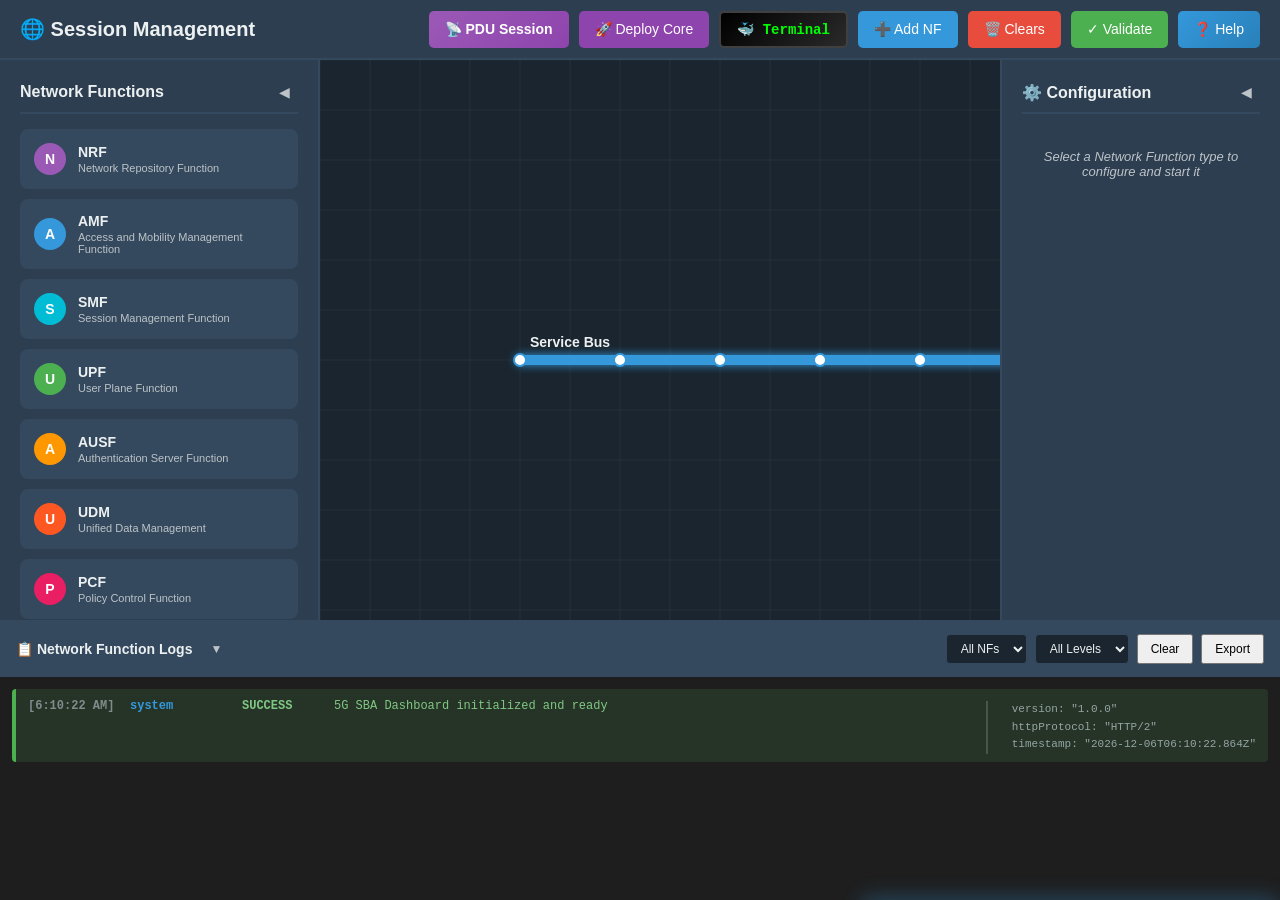
==== commit 2a6f4290: "LDC Update" ====
--- a/experiment/simulation/index.html
+++ b/experiment/simulation/index.html
@@ -1,269 +1,240 @@
-<!DOCTYPE html>
-<html lang="en">
-
-<head>
-    <meta charset="UTF-8">
-    <meta name="viewport" content="width=device-width, initial-scale=1.0">
-    <title>5G SBA Network Dashboard</title>
-    <link rel="stylesheet" href="css/main.css">
-</head>
-
-<body>
-    <!-- Main Container -->
-    <div class="dashboard-container">
-
-        <!-- Top Toolbar -->
-        <div class="toolbar">
-            <div class="toolbar-left">
-                <h1>🌐 Session Management Dashboard</h1>
-            </div>
-            <div class="toolbar-right">
-                <!-- Main action buttons -->
-
-                <button id="btn-docker-terminal" class="btn btn-terminal" title="Open Docker Main Terminal (NF control)">🐳 Terminal</button>
-                <button id="btn-deploy-core" class="btn btn-secondary"
-                    style="background-color: #8e44ad; color: white;">🚀 Deploy Core</button>
-                <button id="btn-add-nf" class="btn btn-primary">➕ Add NF</button>
-                <button id="btn-pdu-session" class="btn btn-pdu">📡 PDU Session</button>
-                <button id="btn-clear" class="btn btn-danger">🗑️ Clears</button>
-                <button id="btn-validate" class="btn btn-info">✓ Validate</button>
-              
-            </div>
-        </div>
-
-
-        <!-- Main Content Area -->
-        <div class="main-content">
-
-            <!-- Left Sidebar - NF Palette (hidden when PDU mode) -->
-            <div id="nf-sidebar" class="sidebar-left">
-                <div class="nf-panel-header">
-                    <h3>Network Functions</h3>
-                    <button id="btn-toggle-nf" class="btn-toggle-nf" title="Hide/Show Network Functions">
-                        <span id="nf-toggle-icon">◀</span>
-                    </button>
-                </div>
-                <div class="nf-palette">
-                    <!-- NF types will be dynamically added here -->
-                </div>
-
-
-                <div class="connection-controls">
-                    <h3>Create Connection</h3>
-                    <button id="btn-select-source" class="btn btn-block">Select Source</button>
-                    <button id="btn-select-destination" class="btn btn-block" disabled>Select Destination</button>
-                    <button id="btn-cancel-connection" class="btn btn-block btn-cancel"
-                        style="display:none;">Cancel</button>
-                </div>
-            </div>
-
-            <!-- PDU Session Mode: Left Messages Panel (hidden by default, appears when PDU mode) -->
-            <div id="pdu-messages-panel" class="sidebar-left pdu-sidebar hidden">
-                <div class="pdu-panel-header">
-                    <h3>📨 PDU Session Messages</h3>
-                    <button id="btn-close-pdu-messages" class="btn-close-pdu" title="Close PDU Mode">×</button>
-                </div>
-                <div id="pdu-messages-content" class="pdu-messages-content">
-                    <!-- Messages will be dynamically added here -->
-                    <p class="pdu-hint">Click step buttons on the right to see message flows</p>
-                </div>
-            </div>
-
-            <!-- Center Canvas Area -->
-            <div class="canvas-container">
-                <canvas id="main-canvas"></canvas>
-
-                <!-- Canvas overlay messages -->
-                <div id="canvas-message" class="canvas-message"></div>
-            </div>
-
-            <!-- Right Sidebar - Configuration Panel (hidden when PDU mode) -->
-            <div id="config-sidebar" class="sidebar-right">
-                <div id="config-panel" class="config-panel">
-                    <div class="config-panel-header">
-                        <h3>⚙️ Configuration</h3>
-                        <button id="btn-toggle-config" class="btn-toggle-config"
-                            title="Hide/Show Configuration Panel (Ctrl+K)">
-                            <span id="config-toggle-icon">◀</span>
-                        </button>
-                    </div>
-                    <!-- Configuration form will be dynamically inserted here -->
-                    <div id="config-form">
-                        <p class="hint">Select a Network Function type to configure and start it</p>
-                    </div>
-                </div>
-            </div>
-
-            <!-- PDU Session Mode: Right Process Panel (hidden by default, appears when PDU mode) -->
-            <div id="pdu-process-panel" class="sidebar-right pdu-sidebar hidden">
-                <div class="pdu-panel-header">
-                    <h3>📡 PDU Session Establishment</h3>
-                    <button id="btn-close-pdu-process" class="btn-close-pdu" title="Close PDU Mode">×</button>
-                </div>
-                <div id="pdu-steps-container" class="pdu-steps-container">
-                    <div class="pdu-step" data-step="1">
-                        <button class="btn-pdu-step" id="btn-step-1">
-                            <span class="step-check">○</span>
-                            <span class="step-label">Step 1:</span>
-                            <span class="step-flow">UE → AMF</span>
-                        </button>
-                        <p class="step-desc">N1 PDU Session Establishment Request</p>
-                    </div>
-                    <div class="pdu-step" data-step="2">
-                        <button class="btn-pdu-step" id="btn-step-2" disabled>
-                            <span class="step-check">○</span>
-                            <span class="step-label">Step 2:</span>
-                            <span class="step-flow">AMF → SMF</span>
-                        </button>
-                        <p class="step-desc">Nsmf_PDUSession_Create (HTTP/2 POST)</p>
-                    </div>
-                    <div class="pdu-step" data-step="3">
-                        <button class="btn-pdu-step" id="btn-step-3" disabled>
-                            <span class="step-check">○</span>
-                            <span class="step-label">Step 3:</span>
-                            <span class="step-flow">SMF → UPF</span>
-                        </button>
-                        <p class="step-desc">N4 Session Establishment (PFCP)</p>
-                    </div>
-                    <div class="pdu-step" data-step="4">
-                        <button class="btn-pdu-step" id="btn-step-4" disabled>
-                            <span class="step-check">○</span>
-                            <span class="step-label">Step 4:</span>
-                            <span class="step-flow">UPF → SMF</span>
-                        </button>
-                        <p class="step-desc">N4 Response (UE IP Allocated)</p>
-                    </div>
-                    <div class="pdu-step" data-step="5">
-                        <button class="btn-pdu-step" id="btn-step-5" disabled>
-                            <span class="step-check">○</span>
-                            <span class="step-label">Step 5:</span>
-                            <span class="step-flow">SMF → AMF</span>
-                        </button>
-                        <p class="step-desc">PDU Session Accept</p>
-                    </div>
-                    <div class="pdu-step" data-step="6">
-                        <button class="btn-pdu-step" id="btn-step-6" disabled>
-                            <span class="step-check">○</span>
-                            <span class="step-label">Step 6:</span>
-                            <span class="step-flow">AMF → SMF</span>
-                        </button>
-                        <p class="step-desc">Nsmf_PDUSession_Update (Status OK)</p>
-                    </div>
-                    <div class="pdu-step" data-step="7">
-                        <button class="btn-pdu-step" id="btn-step-7" disabled>
-                            <span class="step-check">○</span>
-                            <span class="step-label">Step 7:</span>
-                            <span class="step-flow">AMF → UE</span>
-                        </button>
-                        <p class="step-desc">N1 PDU Establishment Accept</p>
-                    </div>
-
-                    <div class="pdu-actions">
-                        <button id="btn-reset-pdu-steps" class="btn btn-secondary btn-block">🔄 Reset Steps</button>
-                    </div>
-                </div>
-            </div>
-
-        </div>
-
-        <!-- Bottom Log Panel -->
-        <div class="log-panel" id="log-panel">
-            <div class="log-panel-header">
-                <div class="log-header-left">
-                    <h3>📋 Network Function Logs</h3>
-                    <button id="btn-toggle-logs" class="btn-toggle-logs" title="Hide/Show Logs (Ctrl+L)">
-                        <span id="toggle-icon">▼</span>
-                    </button>
-                </div>
-                <div class="log-controls">
-                    <select id="log-filter-nf">
-                        <option value="all">All NFs</option>
-                    </select>
-                    <select id="log-filter-level">
-                        <option value="all">All Levels</option>
-                        <option value="ERROR">Errors</option>
-                        <option value="WARNING">Warnings</option>
-                        <option value="INFO">Info</option>
-                        <option value="SUCCESS">Success</option>
-                    </select>
-                    <button id="btn-clear-logs" class="btn-small">Clear</button>
-                    <button id="btn-export-logs" class="btn-small">Export</button>
-                </div>
-            </div>
-            <div id="log-content" class="log-content">
-                <!-- Logs will be dynamically added here -->
-            </div>
-        </div>
-
-    </div>
-
-    <!-- Modal for Adding NF -->
-    <div id="add-nf-modal" class="modal" style="display:none;">
-        <div class="modal-content">
-            <h2>Select Network Function Type</h2>
-            <div id="nf-grid" class="nf-grid">
-                <!-- NF selection buttons will be added here -->
-            </div>
-            <button id="modal-cancel" class="btn btn-secondary">Cancel</button>
-        </div>
-    </div>
-
-    <!-- Help Modal -->
-    <div id="help-modal" class="modal" style="display:none;">
-        <div class="modal-content help-modal-content">
-            <h2>📚 5G Service-Based Architecture Guide</h2>
-            <div class="help-content">
-                <div class="help-section">
-                    <h3>🏗️ Reference Architecture</h3>
-                    <div class="architecture-diagram">
-                        <img id="sba-diagram" src="images/sba/sba.jpg" alt="5G Service-Based Architecture"
-                            style="width: 100%; max-width: 800px; height: auto; background: #1a252f; border-radius: 8px;">
-                    </div>
-                </div>
-
-                <div class="help-section">
-                    <h3>🚀 Quick Start Guide</h3>
-                    <ol class="help-steps">
-                        <li><strong>Create Service Buses:</strong> Click "📊 Add Bus Line" to create Control Plane and
-                            User Plane buses</li>
-                        <li><strong>Add Network Functions:</strong> Click "➕ Add NF" to add AMF, SMF, UPF, etc.</li>
-                        <li><strong>Connect Components:</strong> Use "Select Source" → "Select Destination" to connect
-                            NFs to buses</li>
-                        <li><strong>Validate Topology:</strong> Click "✓ Validate" to check your 5G network design</li>
-                    </ol>
-                </div>
-
-                <div class="help-section">
-                    <h3>🔗 Connection Types</h3>
-                    <ul class="help-list">
-                        <li><span class="connection-type nf-bus">NF → Bus:</span> Connect Network Functions to Service
-                            Buses</li>
-                        <li><span class="connection-type bus-nf">Bus → NF:</span> Connect Service Buses to Network
-                            Functions</li>
-                        <li><span class="connection-type bus-bus">Bus → Bus:</span> Create bridges between different
-                            service buses</li>
-                        <li><span class="connection-type nf-nf">NF → NF:</span> Direct point-to-point connections</li>
-                    </ul>
-                </div>
-            </div>
-            <button id="help-close" class="btn btn-primary btn-block">Close</button>
-        </div>
-    </div>
-
-    <!-- Load all JavaScript files in correct order -->
-    <script src="js/data-store.js"></script>
-    <script src="js/nf-manager.js"></script>
-    <script src="js/connection-manager.js"></script>
-    <script src="js/bus-manager.js"></script>
-    <script src="js/ping-manager.js"></script>
-    <script src="js/log-engine.js"></script>
-    <script src="js/canvas-renderer.js"></script>
-    <script src="js/session-manager.js"></script>
-    <script src="js/packet-animator.js"></script>
-    <script src="js/message-inspector.js"></script>
-    <script src="js/docker.js"></script>
-    <script src="js/ui-controller.js"></script>
-    <script src="js/app.js"></script>
-</body>
-
-</html>+<!DOCTYPE html>
+<html lang="en">
+
+<head>
+    <meta charset="UTF-8">
+    <meta name="viewport" content="width=device-width, initial-scale=1.0">
+    <title>5G SBA Network Dashboard</title>
+    <link rel="stylesheet" href="css/main.css">
+</head>
+
+<body>
+    <!-- Main Container -->
+    <div class="dashboard-container">
+
+        <!-- Top Toolbar -->
+        <div class="toolbar">
+            <div class="toolbar-left">
+                <h1>&#127760; Session Management</h1>
+            </div>
+            <div class="toolbar-right">
+                                <button id="btn-pdu-session" class="btn btn-pdu">&#x1F4E1; PDU Session</button>
+                <button id="btn-deploy-core" class="btn btn-secondary"
+                    style="background-color: #8e44ad; color: white;">&#x1F680; Deploy Core</button>
+                <button id="btn-docker-terminal" class="btn btn-terminal" title="Open Docker Main Terminal (NF control)">&#x1F433; Terminal</button>
+                <button id="btn-add-nf" class="btn btn-primary">&#x2795; Add NF</button>
+                <button id="btn-clear" class="btn btn-danger">&#x1F5D1;&#xFE0F; Clears</button>
+                <button id="btn-validate" class="btn btn-info">&#x2713; Validate</button>
+                <button id="btn-help-panel" class="btn btn-help-panel" title="Simulation Steps">&#x2753; Help</button>
+            </div>
+        </div>
+
+        <!-- Main Content Area -->
+        <div class="main-content">
+
+            <!-- Left Sidebar - NF Palette (hidden when PDU mode) -->
+            <div id="nf-sidebar" class="sidebar-left">
+                <div class="nf-panel-header">
+                    <h3>Network Functions</h3>
+                    <button id="btn-toggle-nf" class="btn-toggle-nf" title="Hide/Show Network Functions">
+                        <span id="nf-toggle-icon">&#9664;</span>
+                    </button>
+                </div>
+                <div class="nf-palette">
+                    <!-- NF types will be dynamically added here -->
+                </div>
+                <div class="connection-controls">
+                    <h3>Create Connection</h3>
+                    <button id="btn-select-source" class="btn btn-block">Select Source</button>
+                    <button id="btn-select-destination" class="btn btn-block" disabled>Select Destination</button>
+                    <button id="btn-cancel-connection" class="btn btn-block btn-cancel"
+                        style="display:none;">Cancel</button>
+                </div>
+            </div>
+
+            <!-- PDU Session Mode: Left Messages Panel -->
+            <div id="pdu-messages-panel" class="sidebar-left pdu-sidebar hidden">
+                <div class="pdu-panel-header">
+                    <h3>&#x1F4E8; PDU Session Messages</h3>
+                    <button id="btn-close-pdu-messages" class="btn-close-pdu" title="Close PDU Mode">&#x00D7;</button>
+                </div>
+                <div id="pdu-messages-content" class="pdu-messages-content">
+                    <p class="pdu-hint">Click step buttons on the right to see message flows</p>
+                </div>
+            </div>
+
+            <!-- Center Canvas Area -->
+            <div class="canvas-container">
+                <canvas id="main-canvas"></canvas>
+                <div id="canvas-message" class="canvas-message"></div>
+            </div>
+
+            <!-- Right Sidebar - Configuration Panel -->
+            <div id="config-sidebar" class="sidebar-right">
+                <div id="config-panel" class="config-panel">
+                    <div class="config-panel-header">
+                        <h3>&#x2699;&#xFE0F; Configuration</h3>
+                        <button id="btn-toggle-config" class="btn-toggle-config"
+                            title="Hide/Show Configuration Panel (Ctrl+K)">
+                            <span id="config-toggle-icon">&#9664;</span>
+                        </button>
+                    </div>
+                    <div id="config-form">
+                        <p class="hint">Select a Network Function type to configure and start it</p>
+                    </div>
+                </div>
+            </div>
+
+            <!-- PDU Session Mode: Right Process Panel -->
+            <div id="pdu-process-panel" class="sidebar-right pdu-sidebar hidden">
+                <div class="pdu-panel-header">
+                    <h3>&#x1F4E1; PDU Session Establishment</h3>
+                    <button id="btn-close-pdu-process" class="btn-close-pdu" title="Close PDU Mode">&#x00D7;</button>
+                </div>
+                <div id="pdu-steps-container" class="pdu-steps-container">
+                    <div class="pdu-step" data-step="1">
+                        <button class="btn-pdu-step" id="btn-step-1">
+                            <span class="step-check">&#x25CB;</span>
+                            <span class="step-label">Step 1:</span>
+                            <span class="step-flow">UE &#x2192; AMF</span>
+                        </button>
+                        <p class="step-desc">N1 PDU Session Establishment Request</p>
+                    </div>
+                    <div class="pdu-step" data-step="2">
+                        <button class="btn-pdu-step" id="btn-step-2" disabled>
+                            <span class="step-check">&#x25CB;</span>
+                            <span class="step-label">Step 2:</span>
+                            <span class="step-flow">AMF &#x2192; SMF</span>
+                        </button>
+                        <p class="step-desc">Nsmf_PDUSession_Create (HTTP/2 POST)</p>
+                    </div>
+                    <div class="pdu-step" data-step="3">
+                        <button class="btn-pdu-step" id="btn-step-3" disabled>
+                            <span class="step-check">&#x25CB;</span>
+                            <span class="step-label">Step 3:</span>
+                            <span class="step-flow">SMF &#x2192; UPF</span>
+                        </button>
+                        <p class="step-desc">N4 Session Establishment (PFCP)</p>
+                    </div>
+                    <div class="pdu-step" data-step="4">
+                        <button class="btn-pdu-step" id="btn-step-4" disabled>
+                            <span class="step-check">&#x25CB;</span>
+                            <span class="step-label">Step 4:</span>
+                            <span class="step-flow">UPF &#x2192; SMF</span>
+                        </button>
+                        <p class="step-desc">N4 Response (UE IP Allocated)</p>
+                    </div>
+                    <div class="pdu-step" data-step="5">
+                        <button class="btn-pdu-step" id="btn-step-5" disabled>
+                            <span class="step-check">&#x25CB;</span>
+                            <span class="step-label">Step 5:</span>
+                            <span class="step-flow">SMF &#x2192; AMF</span>
+                        </button>
+                        <p class="step-desc">PDU Session Accept</p>
+                    </div>
+                    <div class="pdu-step" data-step="6">
+                        <button class="btn-pdu-step" id="btn-step-6" disabled>
+                            <span class="step-check">&#x25CB;</span>
+                            <span class="step-label">Step 6:</span>
+                            <span class="step-flow">AMF &#x2192; SMF</span>
+                        </button>
+                        <p class="step-desc">Nsmf_PDUSession_Update (Status OK)</p>
+                    </div>
+                    <div class="pdu-step" data-step="7">
+                        <button class="btn-pdu-step" id="btn-step-7" disabled>
+                            <span class="step-check">&#x25CB;</span>
+                            <span class="step-label">Step 7:</span>
+                            <span class="step-flow">AMF &#x2192; UE</span>
+                        </button>
+                        <p class="step-desc">N1 PDU Establishment Accept</p>
+                    </div>
+                    <div class="pdu-actions">
+                        <button id="btn-reset-pdu-steps" class="btn btn-secondary btn-block">&#x1F504; Reset Steps</button>
+                    </div>
+                </div>
+            </div>
+
+        </div>
+
+        <!-- Bottom Log Panel -->
+        <div class="log-panel" id="log-panel">
+            <div class="log-panel-header">
+                <div class="log-header-left">
+                    <h3>&#x1F4CB; Network Function Logs</h3>
+                    <button id="btn-toggle-logs" class="btn-toggle-logs" title="Hide/Show Logs (Ctrl+L)">
+                        <span id="toggle-icon">&#x25BC;</span>
+                    </button>
+                </div>
+                <div class="log-controls">
+                    <select id="log-filter-nf">
+                        <option value="all">All NFs</option>
+                    </select>
+                    <select id="log-filter-level">
+                        <option value="all">All Levels</option>
+                        <option value="ERROR">Errors</option>
+                        <option value="WARNING">Warnings</option>
+                        <option value="INFO">Info</option>
+                        <option value="SUCCESS">Success</option>
+                    </select>
+                    <button id="btn-clear-logs" class="btn-small">Clear</button>
+                    <button id="btn-export-logs" class="btn-small">Export</button>
+                </div>
+            </div>
+            <div id="log-content" class="log-content">
+                <!-- Logs will be dynamically added here -->
+            </div>
+        </div>
+
+    </div>
+
+    <!-- Modal for Adding NF -->
+    <div id="add-nf-modal" class="modal" style="display:none;">
+        <div class="modal-content">
+            <h2>Select Network Function Type</h2>
+            <div id="nf-grid" class="nf-grid">
+                <!-- NF selection buttons will be added here -->
+            </div>
+            <button id="modal-cancel" class="btn btn-secondary">Cancel</button>
+        </div>
+    </div>
+
+    <!-- Help Modal -->
+    <div id="help-modal" class="modal" style="display:none;">
+        <div class="modal-content help-modal-content">
+            <h2>&#x1F5A5;&#xFE0F; 5G SBA Simulation &#x2014; Help</h2>
+            <div class="help-sim-section">
+                <div class="help-sim-label">&#x1F680; Simulation Steps</div>
+                <ol class="help-sim-steps">
+                    <li>Open Docker Terminal &#x2192; run <code>docker compose -f docker-compose.yml up -d</code> to deploy the core network (AMF, SMF, UPF, NRF, etc.).</li>
+                    <li>Deploy the gNB &#x2192; <code>docker compose -f docker-compose-gnb.yml up -d</code></li>
+                    <li>Deploy UEs &#x2192; <code>docker compose -f docker-compose-ue.yml up -d</code></li>
+                    <li>Monitor all services &#x2192; <code>watch docker compose -f docker-compose.yml ps -a</code></li>
+                    <li>Click <b>&#x1F4E1; PDU Session</b> button to step through the 5G UE registration procedure.</li>
+                    <li>Click <b>&#x2713; Validate</b> to verify your network topology is correctly configured.</li>
+                    <li>Tear down core network &#x2192; <code>docker compose -f docker-compose.yml down</code></li>
+                </ol>
+            </div>
+            <div class="help-sim-footer">
+                <a href="../procedure.html" target="_blank" class="help-sim-procedures-btn">For More Details... &#x1F4CB; View Full Procedures</a>
+            </div>
+            <button id="help-close" class="btn help-sim-close-btn">Close</button>
+        </div>
+    </div>
+
+    <!-- Load all JavaScript files in correct order -->
+    <script src="js/data-store.js"></script>
+    <script src="js/nf-manager.js"></script>
+    <script src="js/connection-manager.js"></script>
+    <script src="js/bus-manager.js"></script>
+    <script src="js/ping-manager.js"></script>
+    <script src="js/log-engine.js"></script>
+    <script src="js/canvas-renderer.js"></script>
+    <script src="js/session-manager.js"></script>
+    <script src="js/packet-animator.js"></script>
+    <script src="js/message-inspector.js"></script>
+    <script src="js/docker.js"></script>
+    <script src="js/ui-controller.js"></script>
+    <script src="js/app.js"></script>
+</body>
+
+</html>
--- a/experiment/simulation/css/main.css
+++ b/experiment/simulation/css/main.css
@@ -769,41 +769,168 @@
     font-weight: 600;
 }
 
-/* ====
-========================================
+/* ============================================
    Help Modal Styling
    ============================================ */
 .help-modal-content {
-    max-width: 900px;
-    max-height: 80vh;
-    overflow-y: auto;
-}
-
-.help-content {
-    margin: 20px 0;
-}
-
-.help-section {
-    margin-bottom: 25px;
-    padding: 15px;
-    background: var(--bg-tertiary);
+    max-width: 700px;
+    width: 92%;
+    padding: 30px 32px 24px;
+    background: #1a2535;
+    border-radius: 12px;
+    border: 1px solid #253347;
+    box-shadow: 0 20px 60px rgba(0,0,0,0.6);
+}
+
+.help-modal-content h2 {
+    font-size: 21px;
+    font-weight: 700;
+    color: #ecf0f1;
+    margin-bottom: 20px;
+    text-align: center;
+    letter-spacing: 0.3px;
+}
+
+.help-sim-section {
+    background: #111d2b;
     border-radius: 8px;
-    border-left: 4px solid var(--accent-blue);
-}
-
-.help-section h3 {
-    margin-bottom: 15px;
-    color: var(--accent-blue);
-    font-size: 16px;
-}
-
-.architecture-diagram {
+    border-left: 4px solid #3498db;
+    padding: 16px 18px 18px;
+    margin-bottom: 20px;
+}
+
+.help-sim-label {
+    font-size: 13px;
+    font-weight: 700;
+    color: #3498db;
+    margin-bottom: 14px;
+    letter-spacing: 0.4px;
+}
+
+.help-sim-steps {
+    list-style: none;
+    counter-reset: sim-step;
+    padding: 0;
+    margin: 0;
+    display: flex;
+    flex-direction: column;
+    gap: 11px;
+}
+
+.help-sim-steps li {
+    counter-increment: sim-step;
+    display: flex;
+    align-items: center;
+    flex-wrap: wrap;
+    gap: 7px;
+    font-size: 13px;
+    color: #bdc3c7;
+    line-height: 1.5;
+}
+
+.help-sim-steps li::before {
+    content: counter(sim-step);
+    flex-shrink: 0;
+    width: 24px;
+    height: 24px;
+    background: #3498db;
+    color: white;
+    border-radius: 50%;
+    display: flex;
+    align-items: center;
+    justify-content: center;
+    font-weight: 700;
+    font-size: 11px;
+}
+
+.help-sim-steps li code {
+    display: inline-block;
+    background: #0a1628;
+    color: #58a6ff;
+    font-family: 'Consolas', 'Courier New', monospace;
+    font-size: 11.5px;
+    padding: 3px 9px;
+    border-radius: 4px;
+    border: 1px solid #1e3a5f;
+    white-space: nowrap;
+}
+
+.help-sim-steps li b {
+    color: #ecf0f1;
+    font-weight: 600;
+}
+
+.help-sim-footer {
     text-align: center;
-    margin: 15px 0;
-    padding: 15px;
-    background: #1a252f;
-    border-radius: 8px;
-}
+    margin-bottom: 16px;
+}
+
+.help-sim-footer p {
+    font-size: 12px;
+    color: #7f8c8d;
+    margin-bottom: 10px;
+}
+
+.help-sim-procedures-btn {
+    display: inline-block;
+    background: #3498db;
+    color: white;
+    padding: 9px 24px;
+    border-radius: 6px;
+    font-size: 13px;
+    font-weight: 600;
+    text-decoration: none;
+    transition: background 0.2s ease;
+    border: none;
+    cursor: pointer;
+}
+
+.help-sim-procedures-btn:hover {
+    background: #2980b9;
+    color: white;
+}
+
+.help-sim-close-btn {
+    display: block;
+    width: 100%;
+    background: #3498db;
+    color: white;
+    font-size: 15px;
+    font-weight: 600;
+    padding: 11px;
+    border-radius: 6px;
+    border: none;
+    cursor: pointer;
+    transition: background 0.2s ease;
+    margin-top: 0;
+}
+
+.help-sim-close-btn:hover {
+    background: #2980b9;
+    transform: none;
+    box-shadow: none;
+}
+
+/* Keep connection-type classes (used elsewhere) */
+.connection-type {
+    font-weight: bold;
+    padding: 2px 6px;
+    border-radius: 3px;
+    margin-right: 8px;
+}
+.connection-type.nf-bus { background: rgba(46,204,113,0.2); color: #2ecc71; }
+.connection-type.bus-nf { background: rgba(52,152,219,0.2); color: #3498db; }
+.connection-type.bus-bus { background: rgba(255,152,0,0.2); color: #ff9800; }
+.connection-type.nf-nf { background: rgba(155,89,182,0.2); color: #9b59b6; }
+
+
+
+
+
+
+
+
+
 
 .help-steps {
     list-style: none;
@@ -1415,7 +1542,7 @@
 .windows-terminal-content {
     flex: 1;
     background: #000000;
-    color: #00ff00;
+    color: #f1f3f1;
     padding: 10px;
     overflow-y: auto;
     font-size: 14px;
@@ -1452,7 +1579,7 @@
 }
 
 .terminal-success {
-    color: #00ff00;
+    color: #f1f1f1;
 }
 
 .terminal-error {
@@ -1467,8 +1594,9 @@
     display: flex;
     align-items: center;
     background: #000000;
-    border-top: 1px solid #333333;
-    padding-top: 5px;
+    border-top: none;
+    padding-top: 0;
+    min-height: 20px;
 }
 
 .terminal-prompt {
@@ -2242,7 +2370,7 @@
 .docker-terminal-window {
     width: 900px;
     height: 700px;
-    background: #0d1117;
+    background: #000000;
     border: 2px solid #30363d;
     border-radius: 8px 8px 0 0;
     box-shadow: 0 8px 32px rgba(0, 0, 0, 0.8);
@@ -2267,6 +2395,8 @@
     padding: 0 12px;
     border-radius: 6px 6px 0 0;
     border-bottom: 1px solid #30363d;
+    cursor: default;
+    user-select: none;
 }
 
 .docker-terminal-title {
@@ -2330,8 +2460,8 @@
 
 .docker-terminal-content {
     flex: 1;
-    background: #0d1117;
-    color: #c9d1d9;
+    background: #000000;
+    color: #ffffff;
     padding: 12px;
     overflow-y: auto;
     font-size: 13px;
@@ -2341,7 +2471,7 @@
 }
 
 .docker-terminal-header {
-    color: #7d8590;
+    color: #aaaaaa;
     margin-bottom: 12px;
     font-size: 12px;
 }
@@ -2360,16 +2490,16 @@
 }
 
 .docker-terminal-command {
-    color: #58a6ff;
+    color: #ffffff;
     font-weight: 500;
 }
 
 .docker-terminal-info {
-    color: #c9d1d9;
+    color: #ffffff;
 }
 
 .docker-terminal-success {
-    color: #3fb950;
+    color: #f9fcfa;
 }
 
 .docker-terminal-warning {
@@ -2387,13 +2517,14 @@
 .docker-terminal-input-line {
     display: flex;
     align-items: center;
-    background: #0d1117;
-    border-top: 1px solid #30363d;
-    padding-top: 8px;
+    background: #000000;
+    border-top: none;
+    padding-top: 0;
+    min-height: 20px;
 }
 
 .docker-terminal-prompt {
-    color: #58a6ff;
+    color: #ffffff;
     margin-right: 8px;
     font-weight: 600;
     white-space: nowrap;
@@ -2403,11 +2534,11 @@
     flex: 1;
     background: transparent;
     border: none;
-    color: #c9d1d9;
+    color: #ffffff;
     font-family: 'Consolas', 'Courier New', monospace;
     font-size: 13px;
     outline: none;
-    caret-color: #58a6ff;
+    caret-color: #ffffff;
 }
 
 .docker-terminal-input::selection {
@@ -2431,7 +2562,7 @@
 }
 
 .docker-terminal-output::-webkit-scrollbar-track {
-    background: #0d1117;
+    background: #000000;
 }
 
 .docker-terminal-output::-webkit-scrollbar-thumb {
@@ -2441,6 +2572,85 @@
 
 .docker-terminal-output::-webkit-scrollbar-thumb:hover {
     background: #484f58;
+}
+
+/* Vi overlay styles */
+.vi-overlay {
+    position: absolute;
+    top: 35px; /* below titlebar */
+    left: 0;
+    right: 0;
+    bottom: 0;
+    background: #000000;
+    color: #ffffff;
+    display: flex;
+    flex-direction: column;
+    font-family: 'Consolas', 'Courier New', monospace;
+    font-size: 13px;
+    z-index: 10;
+}
+
+.vi-content {
+    flex: 1;
+    overflow-y: auto;
+    padding: 4px 8px;
+    line-height: 1.5;
+}
+
+.vi-line {
+    white-space: pre;
+    display: flex;
+    gap: 8px;
+}
+
+.vi-line-num {
+    color: #555555;
+    user-select: none;
+    min-width: 28px;
+    text-align: right;
+}
+
+.vi-statusbar {
+    background: #1a1a2e;
+    color: #ffffff;
+    padding: 3px 10px;
+    display: flex;
+    justify-content: space-between;
+    font-size: 12px;
+    border-top: 1px solid #333;
+}
+
+.vi-filename {
+    color: #58a6ff;
+}
+
+.vi-hint {
+    color: #aaaaaa;
+}
+
+.vi-cmdline {
+    background: #000000;
+    color: #ffffff;
+    padding: 2px 8px;
+    font-size: 13px;
+    display: flex;
+    align-items: center;
+    gap: 0;
+    border-top: 1px solid #333;
+}
+
+.vi-colon {
+    color: #ffffff;
+}
+
+.vi-cursor {
+    animation: vi-blink 1s step-end infinite;
+    color: #ffffff;
+}
+
+@keyframes vi-blink {
+    0%, 100% { opacity: 1; }
+    50% { opacity: 0; }
 }
 
 /* Responsive Docker terminal */
@@ -2466,3 +2676,158 @@
         font-size: 12px;
     }
 }
+
+/* ============================================
+   Help Side Panel
+   ============================================ */
+.btn-help-panel {
+    background: linear-gradient(135deg, #3498db, #2980b9);
+    color: white;
+    border: none;
+}
+
+.btn-help-panel:hover {
+    background: linear-gradient(135deg, #2980b9, #1f6391);
+    transform: translateY(-2px);
+    box-shadow: 0 4px 12px rgba(52, 152, 219, 0.4);
+}
+
+.help-side-panel {
+    position: fixed;
+    top: 60px;
+    right: -380px;
+    width: 380px;
+    height: calc(100vh - 60px);
+    background: var(--bg-secondary);
+    border-left: 2px solid var(--accent-blue);
+    box-shadow: -4px 0 20px rgba(0, 0, 0, 0.3);
+    z-index: 1000;
+    transition: right 0.3s ease;
+    display: flex;
+    flex-direction: column;
+    overflow: hidden;
+}
+
+.help-side-panel.open {
+    right: 0;
+}
+
+.help-side-header {
+    background: linear-gradient(135deg, var(--bg-tertiary), rgba(52, 152, 219, 0.1));
+    padding: 15px 20px;
+    border-bottom: 2px solid var(--border-color);
+    display: flex;
+    justify-content: space-between;
+    align-items: center;
+    font-weight: 600;
+    font-size: 16px;
+    color: var(--text-primary);
+}
+
+.help-side-close {
+    background: none;
+    border: none;
+    color: var(--text-secondary);
+    font-size: 24px;
+    cursor: pointer;
+    padding: 0;
+    width: 30px;
+    height: 30px;
+    display: flex;
+    align-items: center;
+    justify-content: center;
+    border-radius: 4px;
+    transition: all 0.2s ease;
+}
+
+.help-side-close:hover {
+    background: var(--accent-red);
+    color: white;
+}
+
+.help-side-steps {
+    flex: 1;
+    overflow-y: auto;
+    padding: 20px;
+    margin: 0;
+    list-style: none;
+    counter-reset: step-counter;
+}
+
+.help-side-steps li {
+    counter-increment: step-counter;
+    margin-bottom: 18px;
+    padding-left: 40px;
+    position: relative;
+    line-height: 1.6;
+    color: var(--text-primary);
+    font-size: 13px;
+}
+
+.help-side-steps li::before {
+    content: counter(step-counter);
+    position: absolute;
+    left: 0;
+    top: 0;
+    background: var(--accent-blue);
+    color: white;
+    width: 28px;
+    height: 28px;
+    border-radius: 50%;
+    display: flex;
+    align-items: center;
+    justify-content: center;
+    font-weight: bold;
+    font-size: 13px;
+}
+
+.help-side-steps code {
+    background: var(--bg-primary);
+    color: #00ff00;
+    padding: 2px 6px;
+    border-radius: 3px;
+    font-family: 'Consolas', 'Courier New', monospace;
+    font-size: 12px;
+    display: block;
+    margin-top: 4px;
+    word-wrap: break-word;
+}
+
+.help-side-steps b {
+    color: var(--accent-blue);
+}
+
+.help-side-link {
+    display: block;
+    padding: 15px 20px;
+    background: var(--bg-tertiary);
+    border-top: 2px solid var(--border-color);
+    text-align: center;
+    color: var(--accent-blue);
+    text-decoration: none;
+    font-weight: 600;
+    transition: all 0.2s ease;
+}
+
+.help-side-link:hover {
+    background: var(--accent-blue);
+    color: white;
+}
+
+/* Scrollbar for help panel */
+.help-side-steps::-webkit-scrollbar {
+    width: 8px;
+}
+
+.help-side-steps::-webkit-scrollbar-track {
+    background: var(--bg-primary);
+}
+
+.help-side-steps::-webkit-scrollbar-thumb {
+    background: var(--bg-tertiary);
+    border-radius: 4px;
+}
+
+.help-side-steps::-webkit-scrollbar-thumb:hover {
+    background: #4a5f7f;
+}
